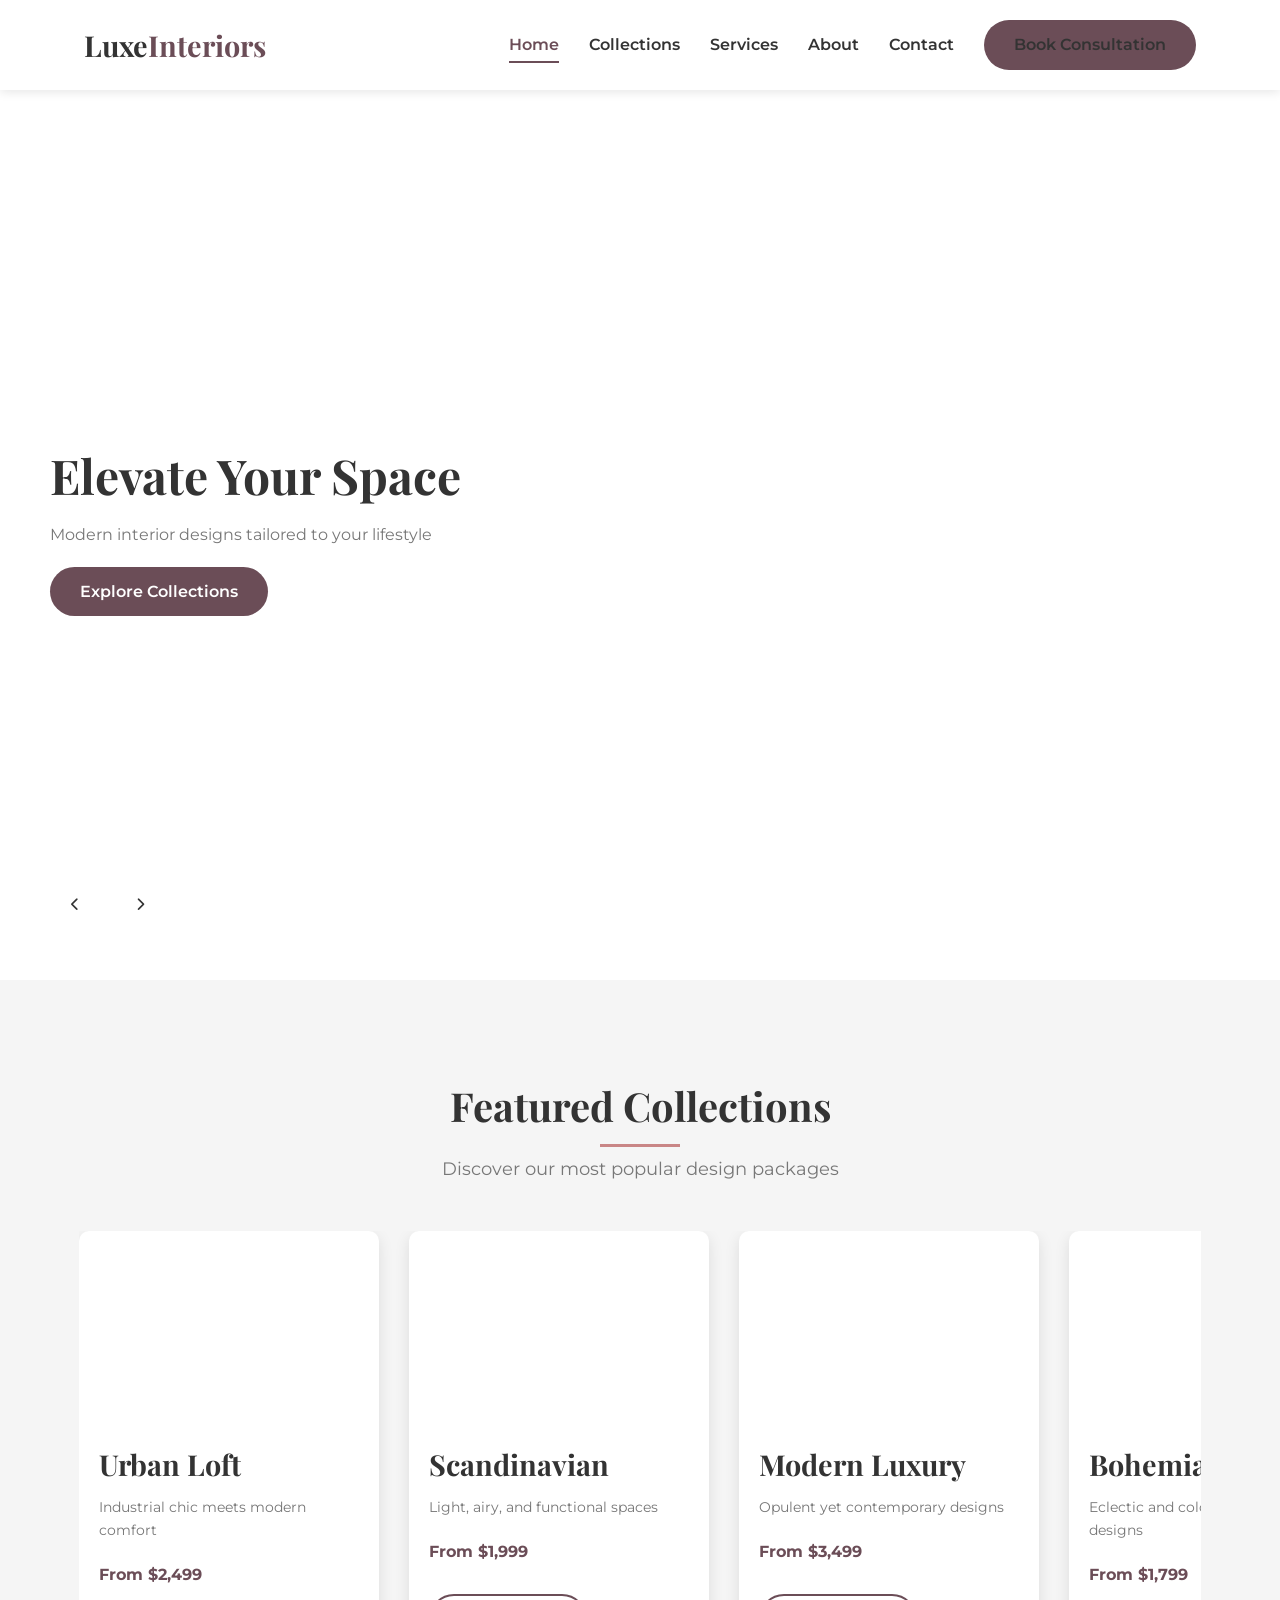
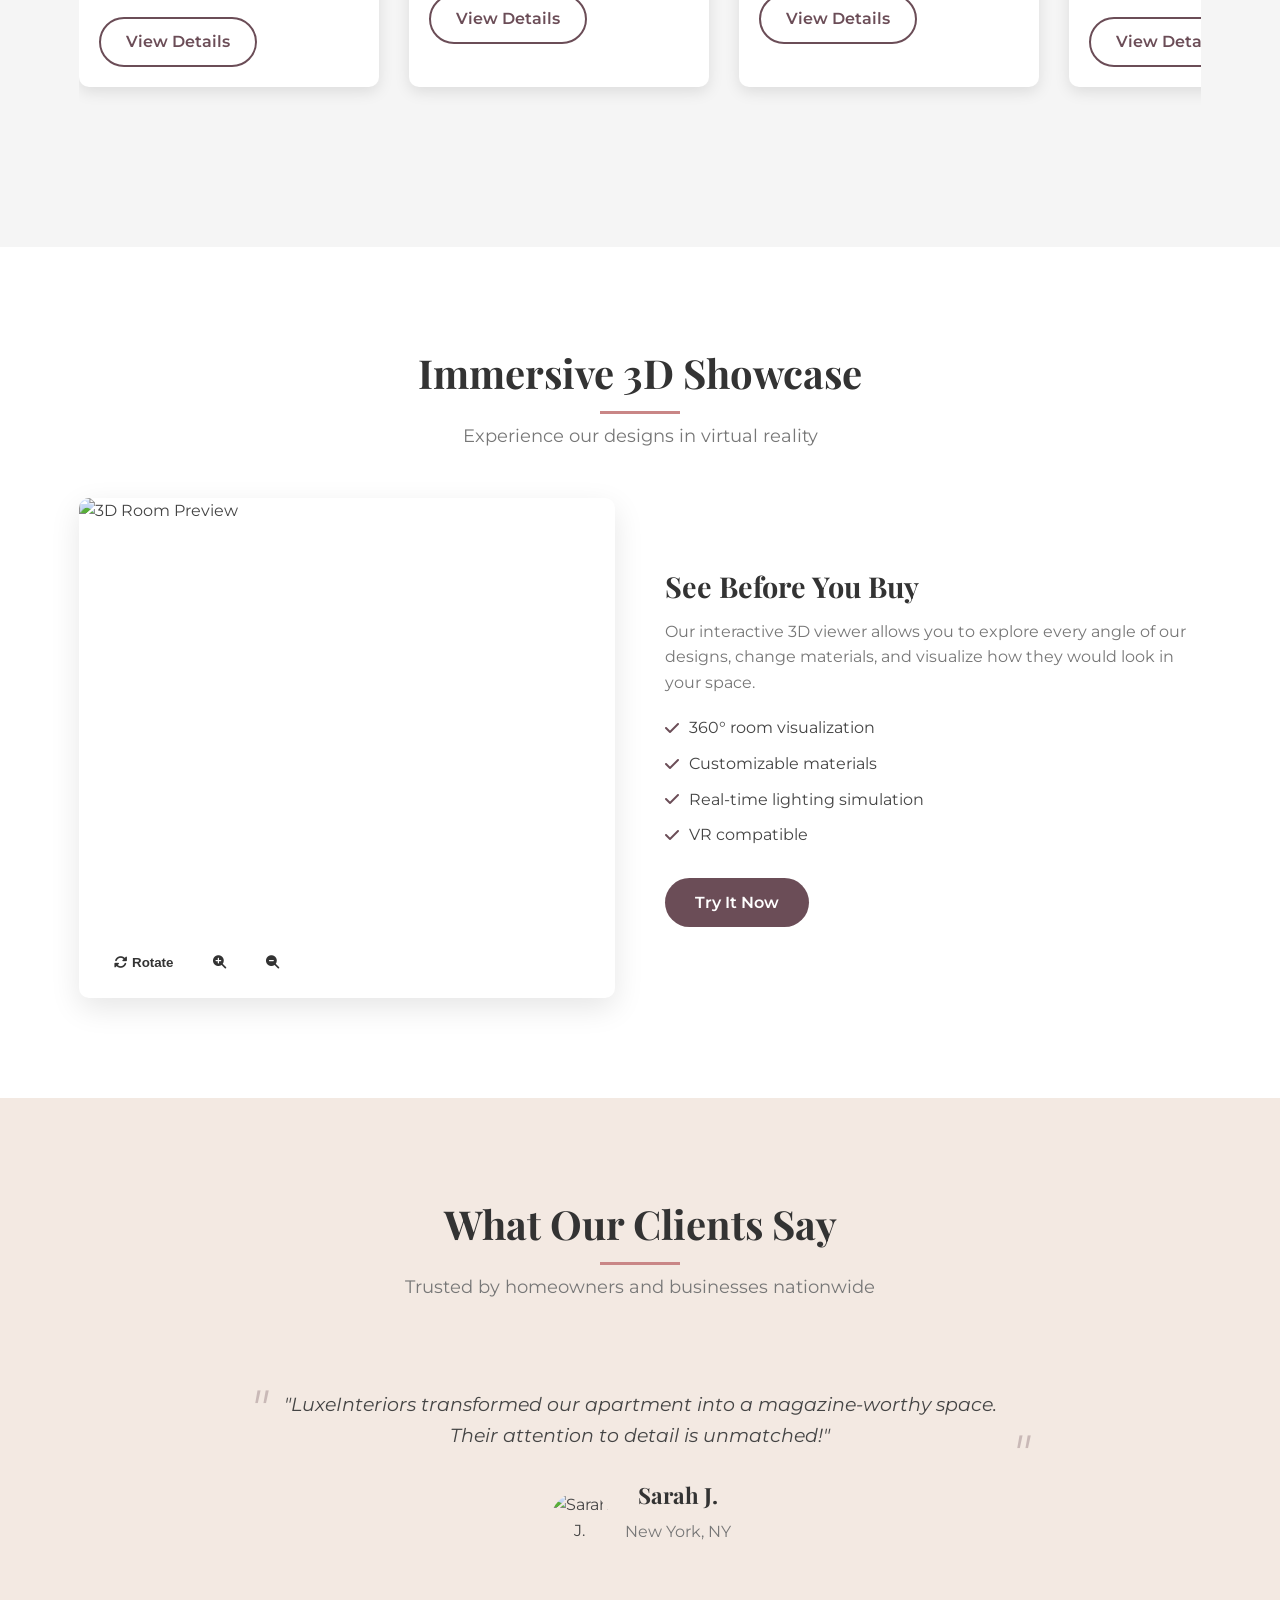
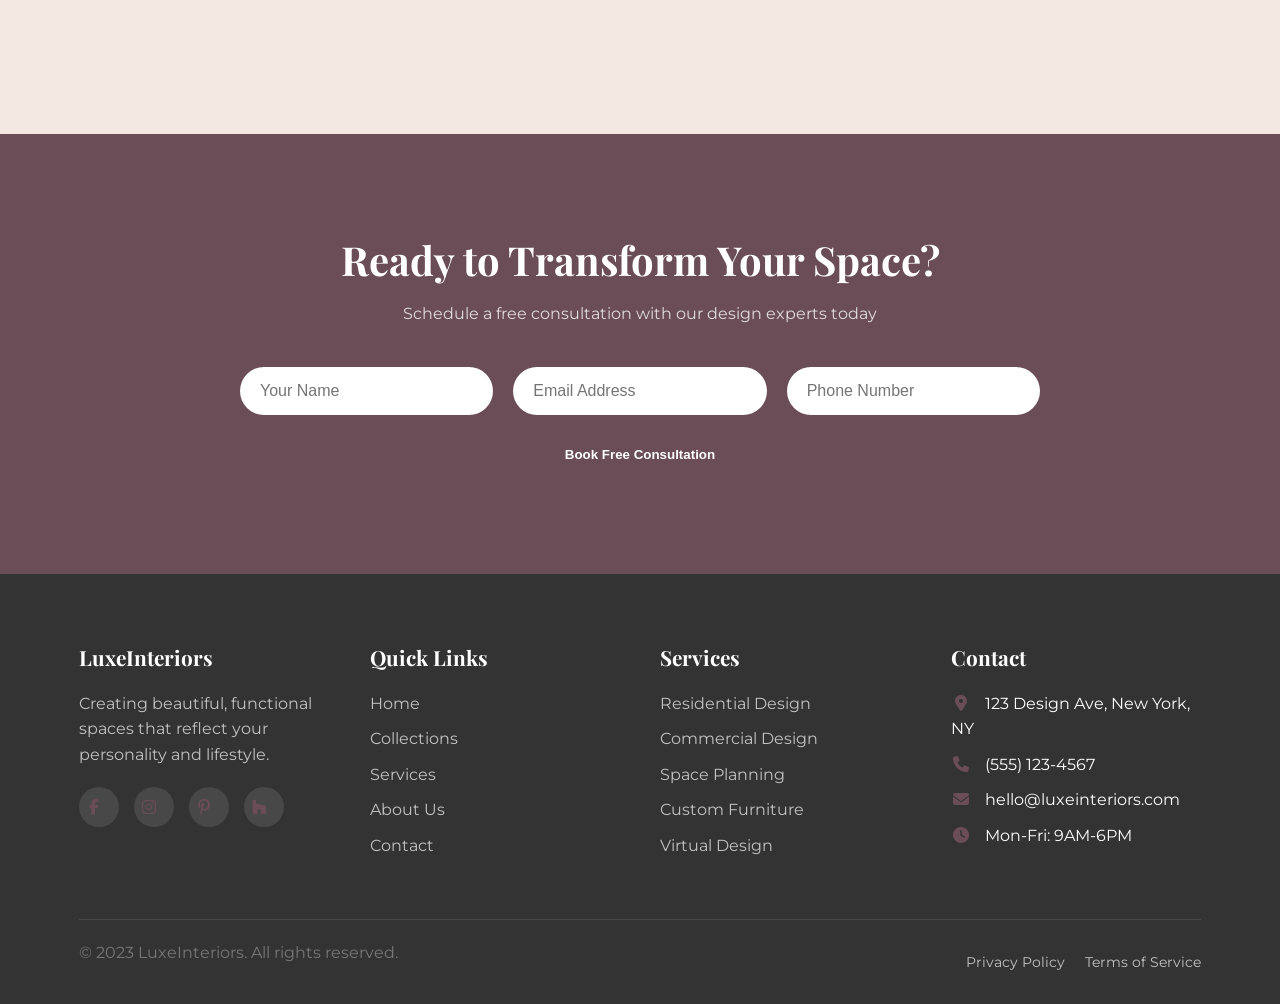
==== index.html @ 067bf89a "first commit" ====
<!DOCTYPE html>
<html lang="en">
<head>
    <meta charset="UTF-8">
    <meta name="viewport" content="width=device-width, initial-scale=1.0">
    <title>LuxeInteriors | Modern Interior Designs</title>
    <link rel="preconnect" href="https://fonts.googleapis.com">
    <link rel="preconnect" href="https://fonts.gstatic.com" crossorigin>
    <link href="https://fonts.googleapis.com/css2?family=Montserrat:wght@400;500;600;700&family=Playfair+Display:wght@400;500;600;700&display=swap" rel="stylesheet">
    <link rel="stylesheet" href="/css/navbar.css">
    <link rel="stylesheet" href="/css/home.css">
    <link rel="stylesheet" href="https://cdnjs.cloudflare.com/ajax/libs/font-awesome/6.4.0/css/all.min.css">
</head>
<body>
    <!-- Navigation -->
    <nav class="navbar">
        <div class="container">
            <a href="#" class="logo">Luxe<span>Interiors</span></a>
            <div class="nav-links">
                <a href="/index.html" class="active">Home</a>
                <a href="/pages/collections.html">Collections</a>
                <a href="/pages/services.html">Services</a>
                <a href="/pages/about.html">About</a>
                <a href="/pages/contact.html">Contact</a>
                <a href="#" class="btn">Book Consultation</a>
            </div>
            <button class="hamburger">
                <div class="bar"></div>
                <div class="bar"></div>
                <div class="bar"></div>
            </button>
        </div>
    </nav>

    <!-- Hero Section with 3D Slider -->
    <section class="hero">
        <div class="hero-slider">
            <div class="slide active">
                <div class="slide-content">
                    <h1>Elevate Your Space</h1>
                    <p>Modern interior designs tailored to your lifestyle</p>
                    <a href="#" class="btn">Explore Collections</a>
                </div>
                <div class="slide-image" style="background-image: url('https://images.unsplash.com/photo-1616486338812-3dadae4b4ace?ixlib=rb-4.0.3&ixid=M3wxMjA3fDB8MHxwaG90by1wYWdlfHx8fGVufDB8fHx8fA%3D%3D&auto=format&fit=crop&w=1632&q=80');"></div>
            </div>
            <div class="slide">
                <div class="slide-content">
                    <h1>Minimalist Luxury</h1>
                    <p>Clean lines, premium materials, timeless elegance</p>
                    <a href="#" class="btn">View Gallery</a>
                </div>
                <div class="slide-image" style="background-image: url('https://images.unsplash.com/photo-1600210492493-0946911123ea?ixlib=rb-4.0.3&ixid=M3wxMjA3fDB8MHxwaG90by1wYWdlfHx8fGVufDB8fHx8fA%3D%3D&auto=format&fit=crop&w=1374&q=80');"></div>
            </div>
            <div class="slide">
                <div class="slide-content">
                    <h1>Smart Living</h1>
                    <p>Innovative designs for modern living</p>
                    <a href="#" class="btn">Get Inspired</a>
                </div>
                <div class="slide-image" style="background-image: url('https://images.unsplash.com/photo-1600566752225-3f2fe3c8f7a0?ixlib=rb-4.0.3&ixid=M3wxMjA3fDB8MHxwaG90by1wYWdlfHx8fGVufDB8fHx8fA%3D%3D&auto=format&fit=crop&w=1374&q=80');"></div>
            </div>
            <div>
            <div class="slider-controls">
                <button class="prev"><i class="fas fa-chevron-left"></i></button>
                <button class="next"><i class="fas fa-chevron-right"></i></button>
            </div>
        </div>
    </section>

    <!-- Featured Collections -->
    <section class="featured-collections">
        <div class="container">
            <h2 class="section-title">Featured Collections</h2>
            <p class="section-subtitle">Discover our most popular design packages</p>
            
            <div class="collections-carousel">
                <div class="collection-card">
                    <div class="collection-image" style="background-image: url('https://images.unsplash.com/photo-1617806118233-18e1de247200?ixlib=rb-4.0.3&ixid=M3wxMjA3fDB8MHxwaG90by1wYWdlfHx8fGVufDB8fHx8fA%3D%3D&auto=format&fit=crop&w=1632&q=80');"></div>
                    <h3>Urban Loft</h3>
                    <p>Industrial chic meets modern comfort</p>
                    <span class="price">From $2,499</span>
                    <a href="#" class="btn-outline">View Details</a>
                </div>
                <div class="collection-card">
                    <div class="collection-image" style="background-image: url('https://images.unsplash.com/photo-1618221195710-dd6b41faaea6?ixlib=rb-4.0.3&ixid=M3wxMjA3fDB8MHxwaG90by1wYWdlfHx8fGVufDB8fHx8fA%3D%3D&auto=format&fit=crop&w=1400&q=80');"></div>
                    <h3>Scandinavian</h3>
                    <p>Light, airy, and functional spaces</p>
                    <span class="price">From $1,999</span>
                    <a href="#" class="btn-outline">View Details</a>
                </div>
                <div class="collection-card">
                    <div class="collection-image" style="background-image: url('https://images.unsplash.com/photo-1616486338812-3dadae4b4ace?ixlib=rb-4.0.3&ixid=M3wxMjA3fDB8MHxwaG90by1wYWdlfHx8fGVufDB8fHx8fA%3D%3D&auto=format&fit=crop&w=1632&q=80');"></div>
                    <h3>Modern Luxury</h3>
                    <p>Opulent yet contemporary designs</p>
                    <span class="price">From $3,499</span>
                    <a href="#" class="btn-outline">View Details</a>
                </div>
                <div class="collection-card">
                    <div class="collection-image" style="background-image: url('https://images.unsplash.com/photo-1600121848594-d8644e57abab?ixlib=rb-4.0.3&ixid=M3wxMjA3fDB8MHxwaG90by1wYWdlfHx8fGVufDB8fHx8fA%3D%3D&auto=format&fit=crop&w=1470&q=80');"></div>
                    <h3>Bohemian</h3>
                    <p>Eclectic and colorful free-spirited designs</p>
                    <span class="price">From $1,799</span>
                    <a href="#" class="btn-outline">View Details</a>
                </div>
            </div>
            <div class="carousel-dots"></div>
        </div>
    </section>

    <!-- 3D Showcase -->
    <section class="showcase-3d">
        <div class="container">
            <h2 class="section-title">Immersive 3D Showcase</h2>
            <p class="section-subtitle">Experience our designs in virtual reality</p>
            
            <div class="showcase-container">
                <div class="showcase-viewer" id="3d-viewer">
                    <!-- This would be replaced with actual 3D content in a real implementation -->
                    <div class="placeholder-3d">
                        <div class="controls">
                            <button class="rotate"><i class="fas fa-sync-alt"></i> Rotate</button>
                            <button class="zoom-in"><i class="fas fa-search-plus"></i></button>
                            <button class="zoom-out"><i class="fas fa-search-minus"></i></button>
                        </div>
                        <img src="https://images.unsplash.com/photo-1583847268964-b28dc8f51f92?ixlib=rb-4.0.3&ixid=M3wxMjA3fDB8MHxwaG90by1wYWdlfHx8fGVufDB8fHx8fA%3D%3D&auto=format&fit=crop&w=1374&q=80" alt="3D Room Preview">
                    </div>
                </div>
                <div class="showcase-description">
                    <h3>See Before You Buy</h3>
                    <p>Our interactive 3D viewer allows you to explore every angle of our designs, change materials, and visualize how they would look in your space.</p>
                    <ul>
                        <li><i class="fas fa-check"></i> 360° room visualization</li>
                        <li><i class="fas fa-check"></i> Customizable materials</li>
                        <li><i class="fas fa-check"></i> Real-time lighting simulation</li>
                        <li><i class="fas fa-check"></i> VR compatible</li>
                    </ul>
                    <a href="#" class="btn">Try It Now</a>
                </div>
            </div>
        </div>
    </section>

    <!-- Testimonials -->
    <section class="testimonials">
        <div class="container">
            <h2 class="section-title">What Our Clients Say</h2>
            <p class="section-subtitle">Trusted by homeowners and businesses nationwide</p>
            
            <div class="testimonial-slider">
                <div class="testimonial active">
                    <div class="quote">"LuxeInteriors transformed our apartment into a magazine-worthy space. Their attention to detail is unmatched!"</div>
                    <div class="client">
                        <img src="https://randomuser.me/api/portraits/women/45.jpg" alt="Sarah J.">
                        <div class="client-info">
                            <h4>Sarah J.</h4>
                            <p>New York, NY</p>
                        </div>
                    </div>
                </div>
                <div class="testimonial">
                    <div class="quote">"The 3D visualization helped us make decisions with confidence. The final result exceeded our expectations."</div>
                    <div class="client">
                        <img src="https://randomuser.me/api/portraits/men/32.jpg" alt="Michael T.">
                        <div class="client-info">
                            <h4>Michael T.</h4>
                            <p>Chicago, IL</p>
                        </div>
                    </div>
                </div>
                <div class="testimonial">
                    <div class="quote">"Working with LuxeInteriors was seamless from start to finish. Their designs have completely changed how we live in our home."</div>
                    <div class="client">
                        <img src="https://randomuser.me/api/portraits/women/68.jpg" alt="Priya K.">
                        <div class="client-info">
                            <h4>Priya K.</h4>
                            <p>San Francisco, CA</p>
                        </div>
                    </div>
                </div>
            </div>
            <div class="testimonial-dots"></div>
        </div>
    </section>

    <!-- CTA Section -->
    <section class="cta">
        <div class="container">
            <h2>Ready to Transform Your Space?</h2>
            <p>Schedule a free consultation with our design experts today</p>
            <form class="cta-form">
                <input type="text" placeholder="Your Name">
                <input type="email" placeholder="Email Address">
                <input type="tel" placeholder="Phone Number">
                <button type="submit" class="btn">Book Free Consultation</button>
            </form>
        </div>
    </section>

    <!-- Footer -->
    <footer>
        <div class="container">
            <div class="footer-content">
                <div class="footer-col">
                    <h3>LuxeInteriors</h3>
                    <p>Creating beautiful, functional spaces that reflect your personality and lifestyle.</p>
                    <div class="social-links">
                        <a href="#"><i class="fab fa-facebook-f"></i></a>
                        <a href="#"><i class="fab fa-instagram"></i></a>
                        <a href="#"><i class="fab fa-pinterest-p"></i></a>
                        <a href="#"><i class="fab fa-houzz"></i></a>
                    </div>
                </div>
                <div class="footer-col">
                    <h3>Quick Links</h3>
                    <ul>
                        <li><a href="#">Home</a></li>
                        <li><a href="#">Collections</a></li>
                        <li><a href="#">Services</a></li>
                        <li><a href="#">About Us</a></li>
                        <li><a href="#">Contact</a></li>
                    </ul>
                </div>
                <div class="footer-col">
                    <h3>Services</h3>
                    <ul>
                        <li><a href="#">Residential Design</a></li>
                        <li><a href="#">Commercial Design</a></li>
                        <li><a href="#">Space Planning</a></li>
                        <li><a href="#">Custom Furniture</a></li>
                        <li><a href="#">Virtual Design</a></li>
                    </ul>
                </div>
                <div class="footer-col">
                    <h3>Contact</h3>
                    <ul>
                        <li><i class="fas fa-map-marker-alt"></i> 123 Design Ave, New York, NY</li>
                        <li><i class="fas fa-phone"></i> (555) 123-4567</li>
                        <li><i class="fas fa-envelope"></i> hello@luxeinteriors.com</li>
                        <li><i class="fas fa-clock"></i> Mon-Fri: 9AM-6PM</li>
                    </ul>
                </div>
            </div>
            <div class="footer-bottom">
                <p>&copy; 2023 LuxeInteriors. All rights reserved.</p>
                <div class="footer-links">
                    <a href="#">Privacy Policy</a>
                    <a href="#">Terms of Service</a>
                </div>
            </div>
        </div>
    </footer>

    <script src="/js/navbar.js"></script>
    <script src="/js/script.js"></script>
</body>
</html>
---- css/navbar.css ----
/* Navbar Variables */
:root {
    --primary-color: #6b4d57;
    --secondary-color: #f3e9e2;
    --accent-color: #c98686;
    --dark-color: #333333;
    --light-color: #ffffff;
    --gray-color: #f5f5f5;
    --text-color: #444444;
    --text-light: #777777;
}

/* Navbar Styles */
.navbar {
    position: fixed;
    top: 0;
    left: 0;
    width: 100%;
    padding: 20px 0;
    z-index: 1000;
    transition: all 0.3s ease;
    background-color: rgba(255, 255, 255, 0.9);
    box-shadow: 0 2px 10px rgba(0, 0, 0, 0.1);
}

.navbar.scrolled {
    padding: 15px 0;
    background-color: rgba(255, 255, 255, 0.98);
    box-shadow: 0 5px 20px rgba(0, 0, 0, 0.1);
}

.navbar .container {
    display: flex;
    justify-content: space-between;
    align-items: center;
    max-width: 1200px;
    margin: 0 auto;
    padding: 0 20px;
}

.logo {
    font-size: 1.8rem;
    font-weight: 700;
    color: var(--dark-color);
    text-decoration: none;
    font-family: 'Playfair Display', serif;
}

.logo span {
    color: var(--primary-color);
}

.nav-links {
    display: flex;
    align-items: center;
    gap: 30px;
    transition: all 0.3s ease;
}

.nav-links a {
    font-weight: 600;
    color: var(--dark-color);
    text-decoration: none;
    transition: color 0.3s ease;
    position: relative;
    font-size: 1rem;
}

.nav-links a:hover {
    color: var(--primary-color);
}

.nav-links a.active {
    color: var(--primary-color);
}

.nav-links a::after {
    content: '';
    position: absolute;
    bottom: -5px;
    left: 0;
    width: 0;
    height: 2px;
    background-color: var(--primary-color);
    transition: width 0.3s ease;
}

.nav-links a:hover::after,
.nav-links a.active::after {
    width: 100%;
}

/* Hamburger Menu Styles */
.hamburger {
    display: none;
    background: none;
    border: none;
    cursor: pointer;
    padding: 10px;
    z-index: 1001;
}

.hamburger .bar {
    display: block;
    width: 25px;
    height: 3px;
    background-color: var(--dark-color);
    margin: 5px 0;
    transition: all 0.3s ease;
}

/* Mobile Navigation */
@media (max-width: 768px) {
    .hamburger {
        display: block;
    }

    .hamburger.active .bar:nth-child(1) {
        transform: translateY(8px) rotate(45deg);
    }

    .hamburger.active .bar:nth-child(2) {
        opacity: 0;
    }

    .hamburger.active .bar:nth-child(3) {
        transform: translateY(-8px) rotate(-45deg);
    }

    .nav-links {
        position: fixed;
        top: 80px;
        left: 0;
        width: 100%;
        background-color: var(--light-color);
        flex-direction: column;
        align-items: center;
        padding: 20px 0;
        gap: 20px;
        box-shadow: 0 10px 20px rgba(0, 0, 0, 0.1);
        transform: translateY(-150%);
        opacity: 0;
        visibility: hidden;
        transition: all 0.3s ease;
    }

    .nav-links.active {
        transform: translateY(0);
        opacity: 1;
        visibility: visible;
    }

    .nav-links a {
        font-size: 1.2rem;
        padding: 10px 0;
    }

    .nav-links a::after {
        bottom: 0;
    }
}
---- css/home.css ----
/* Base Styles */
:root {
    --primary-color: #6b4d57;
    --secondary-color: #f3e9e2;
    --accent-color: #c98686;
    --dark-color: #333333;
    --light-color: #ffffff;
    --gray-color: #f5f5f5;
    --text-color: #444444;
    --text-light: #777777;
}

* {
    margin: 0;
    padding: 0;
    box-sizing: border-box;
}

body {
    font-family: 'Montserrat', sans-serif;
    color: var(--text-color);
    line-height: 1.6;
    overflow-x: hidden;
}

.container {
    width: 90%;
    max-width: 1200px;
    margin: 0 auto;
    padding: 0 15px;
}

h1, h2, h3, h4 {
    font-family: 'Playfair Display', serif;
    font-weight: 700;
    color: var(--dark-color);
    line-height: 1.3;
}

h1 {
    font-size: 3rem;
    margin-bottom: 1rem;
}

h2 {
    font-size: 2.5rem;
    margin-bottom: 1rem;
}

h3 {
    font-size: 1.8rem;
    margin-bottom: 0.8rem;
}

h4 {
    font-size: 1.4rem;
    margin-bottom: 0.6rem;
}

p {
    margin-bottom: 1.2rem;
    color: var(--text-light);
}

a {
    text-decoration: none;
    color: inherit;
}

.btn {
    display: inline-block;
    background-color: var(--primary-color);
    color: var(--light-color);
    padding: 12px 30px;
    border-radius: 30px;
    font-weight: 600;
    transition: all 0.3s ease;
    border: none;
    cursor: pointer;
}

.btn:hover {
    background-color: var(--accent-color);
    transform: translateY(-3px);
    box-shadow: 0 10px 20px rgba(0, 0, 0, 0.1);
}

.btn-outline {
    display: inline-block;
    background-color: transparent;
    color: var(--primary-color);
    padding: 10px 25px;
    border-radius: 30px;
    font-weight: 600;
    transition: all 0.3s ease;
    border: 2px solid var(--primary-color);
}

.btn-outline:hover {
    background-color: var(--primary-color);
    color: var(--light-color);
    transform: translateY(-3px);
}

.section-title {
    text-align: center;
    margin-bottom: 0.5rem;
    position: relative;
    padding-bottom: 15px;
}

.section-title::after {
    content: '';
    position: absolute;
    bottom: 0;
    left: 50%;
    transform: translateX(-50%);
    width: 80px;
    height: 3px;
    background-color: var(--accent-color);
}

.section-subtitle {
    text-align: center;
    margin-bottom: 3rem;
    font-size: 1.1rem;
}


/* Hero Section */
.hero {
    height: 100vh;
    min-height: 700px;
    margin-top: 80px;
    position: relative;
    overflow: hidden;
}

.hero-slider {
    position: relative;
    width: 100%;
    height: 100%;
}

.slide {
    position: absolute;
    top: 0;
    left: 0;
    width: 100%;
    height: 100%;
    opacity: 0;
    transition: opacity 1s ease;
    display: flex;
    align-items: center;
}

.slide.active {
    opacity: 1;
    z-index: 1;
}

.slide-content {
    position: relative;
    z-index: 2;
    width: 50%;
    padding: 0 50px;
}

.slide-image {
    position: absolute;
    top: 0;
    right: 0;
    width: 60%;
    height: 100%;
    background-size: cover;
    background-position: center;
    clip-path: polygon(20% 0, 100% 0, 100% 100%, 0% 100%);
}

.slider-controls {
    position: absolute;
    bottom: 50px;
    left: 50px;
    z-index: 10;
    display: flex;
    gap: 15px;
}

.slider-controls button {
    background-color: rgba(255, 255, 255, 0.8);
    color: var(--dark-color);
    width: 50px;
    height: 50px;
    border-radius: 50%;
    border: none;
    cursor: pointer;
    transition: all 0.3s ease;
    display: flex;
    align-items: center;
    justify-content: center;
}

.slider-controls button:hover {
    background-color: var(--primary-color);
    color: var(--light-color);
}

/* Featured Collections */
.featured-collections {
    padding: 100px 0;
    background-color: var(--gray-color);
}

.collections-carousel {
    display: flex;
    gap: 30px;
    overflow-x: auto;
    padding-bottom: 30px;
    scroll-snap-type: x mandatory;
    -webkit-overflow-scrolling: touch;
}

.collections-carousel::-webkit-scrollbar {
    height: 8px;
}

.collections-carousel::-webkit-scrollbar-track {
    background: #f1f1f1;
    border-radius: 10px;
}

.collections-carousel::-webkit-scrollbar-thumb {
    background: var(--primary-color);
    border-radius: 10px;
}

.collection-card {
    flex: 0 0 300px;
    scroll-snap-align: start;
    background-color: var(--light-color);
    border-radius: 10px;
    overflow: hidden;
    box-shadow: 0 5px 15px rgba(0, 0, 0, 0.1);
    transition: transform 0.3s ease;
}

.collection-card:hover {
    transform: translateY(-10px);
}

.collection-image {
    height: 200px;
    background-size: cover;
    background-position: center;
}

.collection-card h3 {
    margin-top: 15px;
    padding: 0 20px;
}

.collection-card p {
    padding: 0 20px;
    font-size: 0.9rem;
}

.price {
    display: block;
    padding: 0 20px;
    font-weight: 700;
    color: var(--primary-color);
    margin: 10px 0;
}

.collection-card .btn-outline {
    margin: 20px;
    display: inline-block;
}

.carousel-dots {
    display: flex;
    justify-content: center;
    gap: 10px;
    margin-top: 30px;
}

.carousel-dots span {
    display: block;
    width: 12px;
    height: 12px;
    border-radius: 50%;
    background-color: #ccc;
    cursor: pointer;
    transition: all 0.3s ease;
}

.carousel-dots span.active {
    background-color: var(--primary-color);
    transform: scale(1.2);
}

/* 3D Showcase */
.showcase-3d {
    padding: 100px 0;
    background-color: var(--light-color);
}

.showcase-container {
    display: flex;
    gap: 50px;
    align-items: center;
}

.showcase-viewer {
    flex: 1;
    height: 500px;
    border-radius: 10px;
    overflow: hidden;
    box-shadow: 0 10px 30px rgba(0, 0, 0, 0.1);
    position: relative;
}

.placeholder-3d {
    width: 100%;
    height: 100%;
    background-size: cover;
    background-position: center;
    position: relative;
}

.placeholder-3d img {
    width: 100%;
    height: 100%;
    object-fit: cover;
}

.controls {
    position: absolute;
    bottom: 20px;
    left: 20px;
    display: flex;
    gap: 10px;
}

.controls button {
    background-color: rgba(255, 255, 255, 0.9);
    color: var(--dark-color);
    padding: 8px 15px;
    border-radius: 20px;
    border: none;
    cursor: pointer;
    font-weight: 600;
    display: flex;
    align-items: center;
    gap: 5px;
    transition: all 0.3s ease;
}

.controls button:hover {
    background-color: var(--primary-color);
    color: var(--light-color);
}

.showcase-description {
    flex: 1;
}

.showcase-description ul {
    list-style: none;
    margin: 20px 0 30px;
}

.showcase-description li {
    margin-bottom: 10px;
    display: flex;
    align-items: center;
    gap: 10px;
}

.showcase-description i {
    color: var(--primary-color);
}

/* Testimonials */
.testimonials {
    padding: 100px 0;
    background-color: var(--secondary-color);
}

.testimonial-slider {
    position: relative;
    max-width: 800px;
    margin: 0 auto;
    overflow: hidden;
}

.testimonial {
    text-align: center;
    padding: 40px;
    display: none;
}

.testimonial.active {
    display: block;
    animation: fadeIn 0.5s ease;
}

@keyframes fadeIn {
    from { opacity: 0; }
    to { opacity: 1; }
}

.quote {
    font-size: 1.2rem;
    font-style: italic;
    margin-bottom: 30px;
    position: relative;
}

.quote::before,
.quote::after {
    content: '"';
    font-size: 3rem;
    color: var(--primary-color);
    opacity: 0.3;
    position: absolute;
}

.quote::before {
    top: -20px;
    left: -30px;
}

.quote::after {
    bottom: -40px;
    right: -30px;
}

.client {
    display: flex;
    align-items: center;
    justify-content: center;
    gap: 15px;
}

.client img {
    width: 60px;
    height: 60px;
    border-radius: 50%;
    object-fit: cover;
}

.testimonial-dots {
    display: flex;
    justify-content: center;
    gap: 10px;
    margin-top: 30px;
}

.testimonial-dots span {
    display: block;
    width: 12px;
    height: 12px;
    border-radius: 50%;
    background-color: #ccc;
    cursor: pointer;
    transition: all 0.3s ease;
}

.testimonial-dots span.active {
    background-color: var(--primary-color);
    transform: scale(1.2);
}

/* CTA Section */
.cta {
    padding: 100px 0;
    background-color: var(--primary-color);
    color: var(--light-color);
    text-align: center;
}

.cta h2 {
    color: var(--light-color);
    margin-bottom: 15px;
}

.cta p {
    color: rgba(255, 255, 255, 0.8);
    margin-bottom: 40px;
    max-width: 600px;
    margin-left: auto;
    margin-right: auto;
}

.cta-form {
    display: flex;
    flex-wrap: wrap;
    gap: 20px;
    justify-content: center;
    max-width: 800px;
    margin: 0 auto;
}

.cta-form input {
    flex: 1 1 200px;
    padding: 15px 20px;
    border-radius: 30px;
    border: none;
    font-size: 1rem;
}

.cta-form button {
    flex: 0 0 auto;
}

/* Footer */
footer {
    background-color: var(--dark-color);
    color: var(--light-color);
    padding: 70px 0 0;
}

.footer-content {
    display: flex;
    flex-wrap: wrap;
    gap: 40px;
    margin-bottom: 50px;
}

.footer-col {
    flex: 1 1 200px;
}

.footer-col h3 {
    color: var(--light-color);
    margin-bottom: 20px;
    font-size: 1.3rem;
}

.footer-col p {
    color: rgba(255, 255, 255, 0.7);
    margin-bottom: 20px;
}

.social-links {
    display: flex;
    gap: 15px;
}

.social-links a {
    display: flex;
    align-items: center;
    justify-content: center;
    width: 40px;
    height: 40px;
    border-radius: 50%;
    background-color: rgba(255, 255, 255, 0.1);
    color: var(--light-color);
    transition: all 0.3s ease;
}

.social-links a:hover {
    background-color: var(--primary-color);
    transform: translateY(-3px);
}

.footer-col ul {
    list-style: none;
}

.footer-col li {
    margin-bottom: 10px;
}

.footer-col a {
    color: rgba(255, 255, 255, 0.7);
    transition: color 0.3s ease;
}

.footer-col a:hover {
    color: var(--light-color);
}

.footer-col i {
    margin-right: 10px;
    color: var(--primary-color);
    width: 20px;
    text-align: center;
}

.footer-bottom {
    border-top: 1px solid rgba(255, 255, 255, 0.1);
    padding: 20px 0;
    display: flex;
    flex-wrap: wrap;
    justify-content: space-between;
    align-items: center;
}

.footer-links {
    display: flex;
    gap: 20px;
}

.footer-links a {
    color: rgba(255, 255, 255, 0.7);
    font-size: 0.9rem;
    transition: color 0.3s ease;
}

.footer-links a:hover {
    color: var(--light-color);
}

/* Responsive Styles */
@media (max-width: 992px) {
    .slide-content {
        width: 60%;
    }

    .slide-image {
        width: 50%;
    }

    .showcase-container {
        flex-direction: column;
    }

    .showcase-viewer {
        width: 100%;
    }
}

@media (max-width: 768px) {
    .nav-links {
        position: fixed;
        top: 80px;
        left: 0;
        width: 100%;
        background-color: var(--light-color);
        flex-direction: column;
        align-items: center;
        padding: 20px 0;
        gap: 20px;
        box-shadow: 0 10px 20px rgba(0, 0, 0, 0.1);
        transform: translateY(-150%);
        transition: transform 0.3s ease;
    }

    .nav-links.active {
        transform: translateY(0);
    }

    .hamburger {
        display: block;
    }

    .hamburger.active span:nth-child(1) {
        transform: translateY(8px) rotate(45deg);
    }

    .hamburger.active span:nth-child(2) {
        opacity: 0;
    }

    .hamburger.active span:nth-child(3) {
        transform: translateY(-8px) rotate(-45deg);
    }

    .hero {
        height: auto;
        min-height: auto;
        padding: 150px 0 80px;
    }

    .slide {
        position: relative;
        flex-direction: column;
        height: auto;
    }

    .slide-content {
        width: 100%;
        padding: 0 20px 40px;
        text-align: center;
    }

    .slide-image {
        position: relative;
        width: 100%;
        height: 300px;
        clip-path: none;
        order: -1;
        margin-bottom: 30px;
    }

    .slider-controls {
        position: relative;
        bottom: auto;
        left: auto;
        justify-content: center;
        margin-top: 30px;
    }

    h1 {
        font-size: 2.5rem;
    }

    h2 {
        font-size: 2rem;
    }
}

@media (max-width: 576px) {
    .cta-form input {
        flex: 1 1 100%;
    }

    .footer-content {
        flex-direction: column;
        gap: 30px;
    }

    .footer-bottom {
        flex-direction: column;
        gap: 15px;
        text-align: center;
    }
}
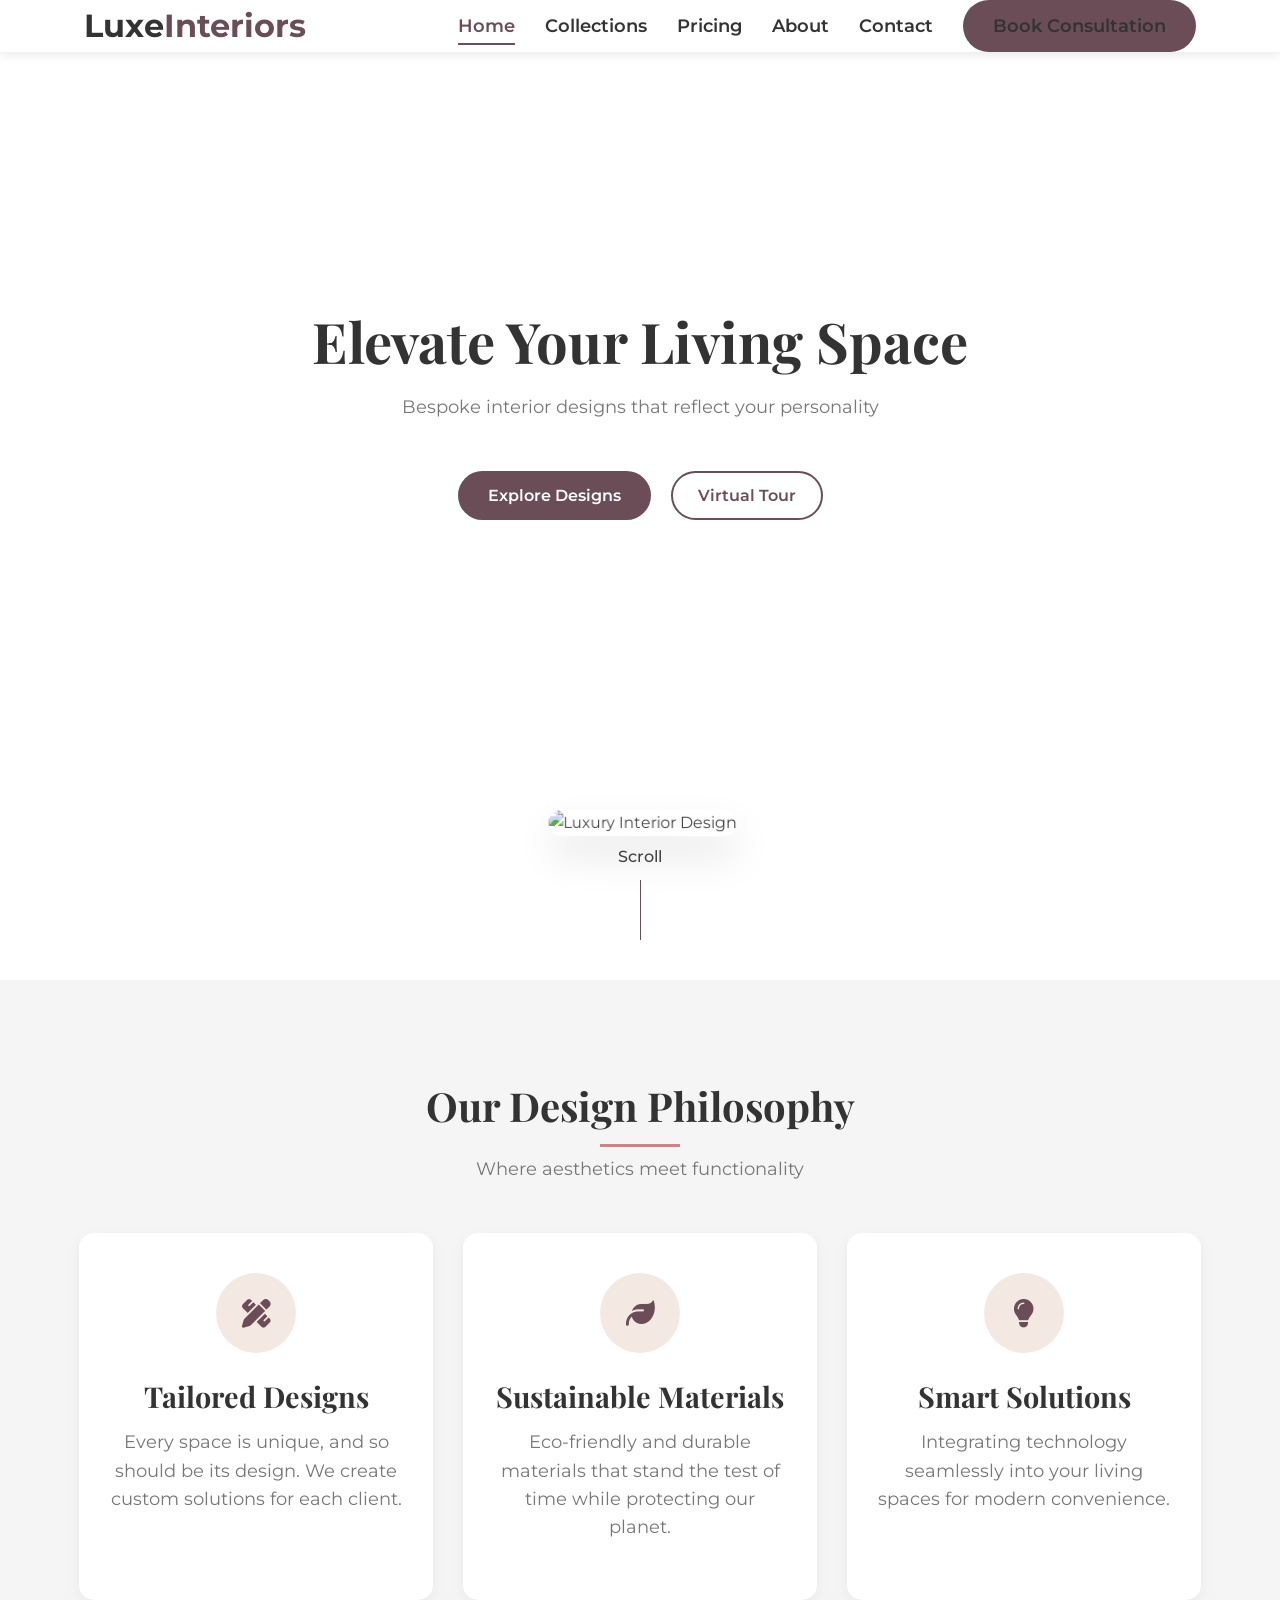
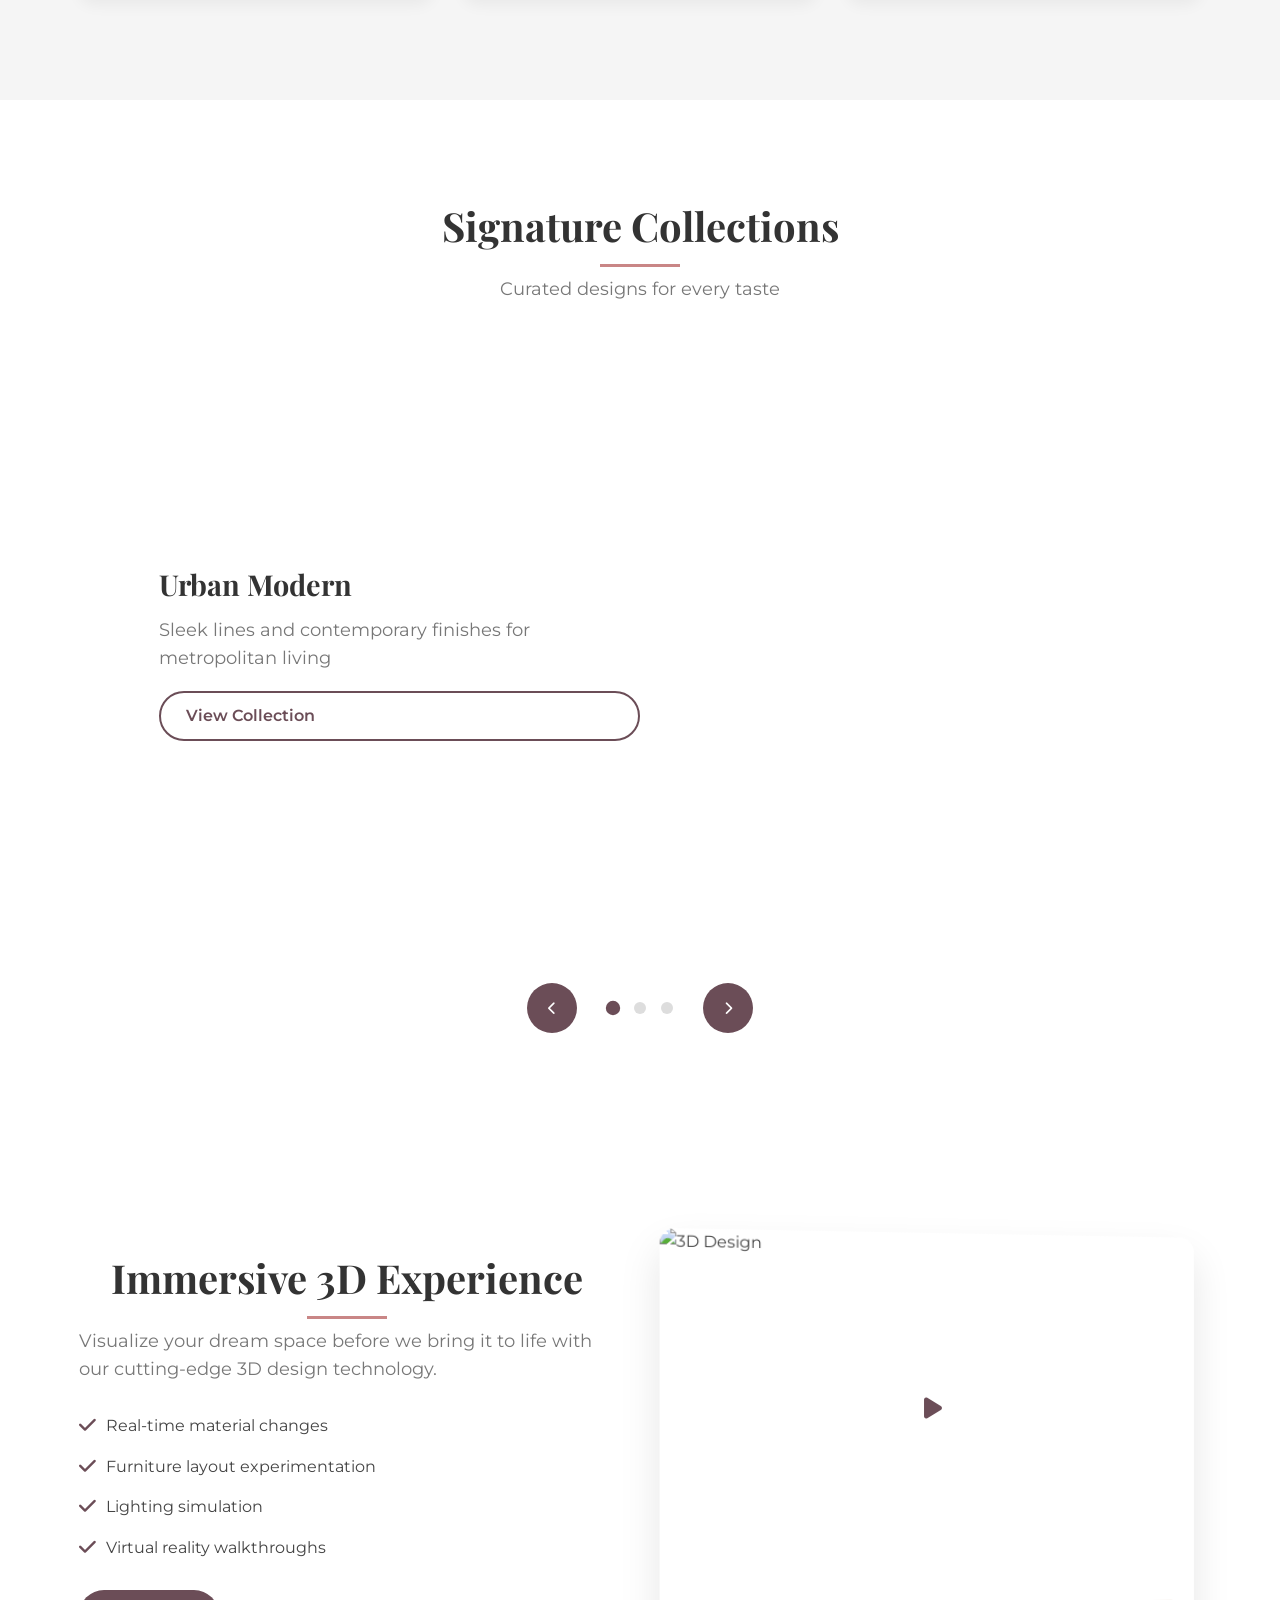
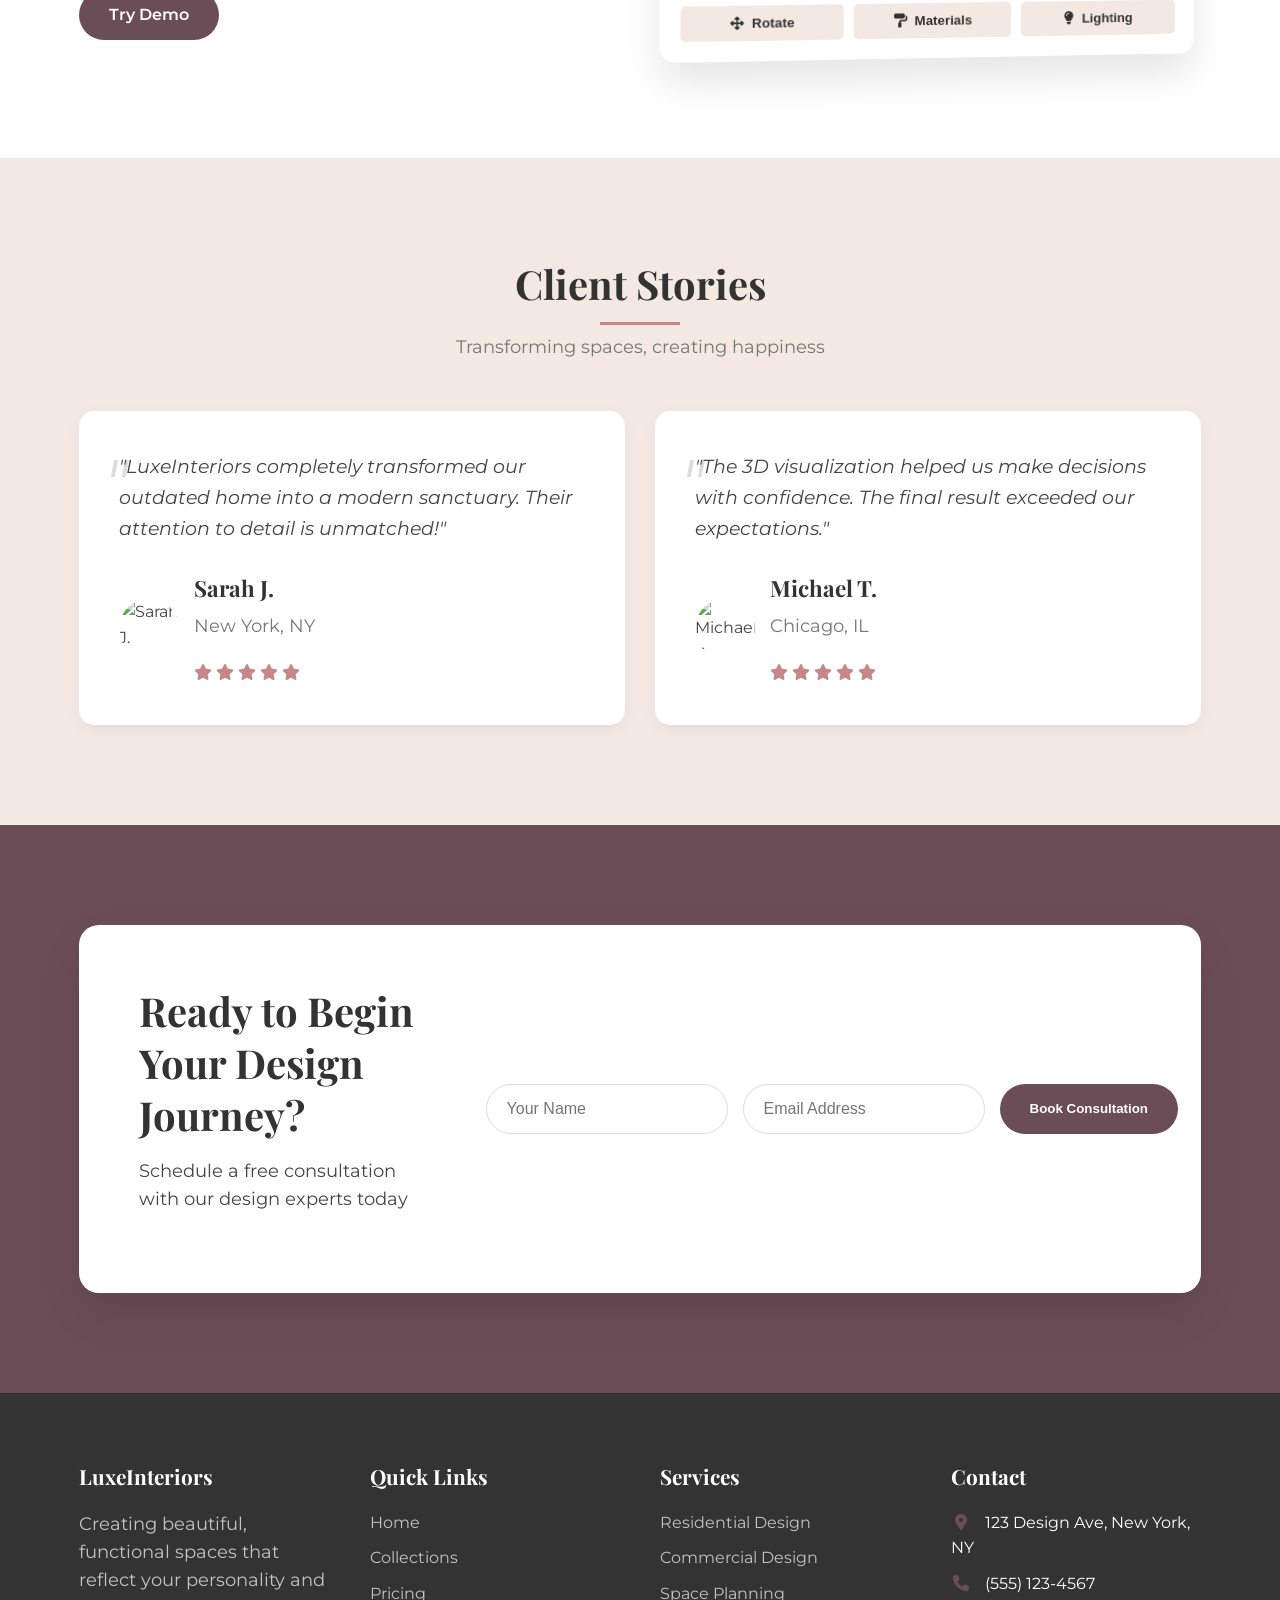
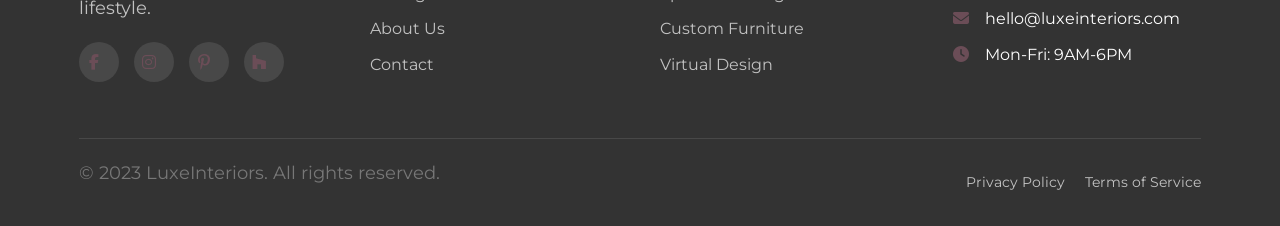
==== commit 041d3e46: "fix designs correctly" ====
--- a/index.html
+++ b/index.html
@@ -10,6 +10,7 @@
     <link rel="stylesheet" href="/css/navbar.css">
     <link rel="stylesheet" href="/css/home.css">
     <link rel="stylesheet" href="https://cdnjs.cloudflare.com/ajax/libs/font-awesome/6.4.0/css/all.min.css">
+    <link rel="stylesheet" href="https://cdnjs.cloudflare.com/ajax/libs/animate.css/4.1.1/animate.min.css">
 </head>
 <body>
     <!-- Navigation -->
@@ -19,7 +20,7 @@
             <div class="nav-links">
                 <a href="/index.html" class="active">Home</a>
                 <a href="/pages/collections.html">Collections</a>
-                <a href="/pages/services.html">Services</a>
+                <a href="/pages/pricing.html">Pricing</a>
                 <a href="/pages/about.html">About</a>
                 <a href="/pages/contact.html">Contact</a>
                 <a href="#" class="btn">Book Consultation</a>
@@ -32,109 +33,129 @@
         </div>
     </nav>
 
-    <!-- Hero Section with 3D Slider -->
+    <!-- Hero Section -->
     <section class="hero">
-        <div class="hero-slider">
-            <div class="slide active">
-                <div class="slide-content">
-                    <h1>Elevate Your Space</h1>
-                    <p>Modern interior designs tailored to your lifestyle</p>
-                    <a href="#" class="btn">Explore Collections</a>
-                </div>
-                <div class="slide-image" style="background-image: url('https://images.unsplash.com/photo-1616486338812-3dadae4b4ace?ixlib=rb-4.0.3&ixid=M3wxMjA3fDB8MHxwaG90by1wYWdlfHx8fGVufDB8fHx8fA%3D%3D&auto=format&fit=crop&w=1632&q=80');"></div>
-            </div>
-            <div class="slide">
-                <div class="slide-content">
-                    <h1>Minimalist Luxury</h1>
-                    <p>Clean lines, premium materials, timeless elegance</p>
-                    <a href="#" class="btn">View Gallery</a>
-                </div>
-                <div class="slide-image" style="background-image: url('https://images.unsplash.com/photo-1600210492493-0946911123ea?ixlib=rb-4.0.3&ixid=M3wxMjA3fDB8MHxwaG90by1wYWdlfHx8fGVufDB8fHx8fA%3D%3D&auto=format&fit=crop&w=1374&q=80');"></div>
-            </div>
-            <div class="slide">
-                <div class="slide-content">
-                    <h1>Smart Living</h1>
-                    <p>Innovative designs for modern living</p>
-                    <a href="#" class="btn">Get Inspired</a>
-                </div>
-                <div class="slide-image" style="background-image: url('https://images.unsplash.com/photo-1600566752225-3f2fe3c8f7a0?ixlib=rb-4.0.3&ixid=M3wxMjA3fDB8MHxwaG90by1wYWdlfHx8fGVufDB8fHx8fA%3D%3D&auto=format&fit=crop&w=1374&q=80');"></div>
-            </div>
-            <div>
+        <div class="hero-content animate__animated animate__fadeIn">
+            <h1 class="animate__animated animate__fadeInUp">Elevate Your Living Space</h1>
+            <p class="animate__animated animate__fadeInUp animate__delay-1s">Bespoke interior designs that reflect your personality</p>
+            <div class="hero-buttons">
+                <a href="#" class="btn animate__animated animate__fadeInUp animate__delay-2s">Explore Designs</a>
+                <a href="#" class="btn-outline animate__animated animate__fadeInUp animate__delay-2s">Virtual Tour</a>
+            </div>
+        </div>
+        <div class="hero-image animate__animated animate__fadeInRight">
+            <div class="image-container">
+                <img src="https://images.unsplash.com/photo-1616486338812-3dadae4b4ace?ixlib=rb-4.0.3&ixid=M3wxMjA3fDB8MHxwaG90by1wYWdlfHx8fGVufDB8fHx8fA%3D%3D&auto=format&fit=crop&w=1632&q=80" alt="Luxury Interior Design">
+            </div>
+        </div>
+        <div class="scroll-indicator animate__animated animate__fadeIn animate__delay-3s">
+            <span>Scroll</span>
+            <div class="line"></div>
+        </div>
+    </section>
+
+    <!-- Design Philosophy -->
+    <section class="philosophy">
+        <div class="container">
+            <div class="philosophy-content animate__animated">
+                <h2 class="section-title">Our Design Philosophy</h2>
+                <p class="section-subtitle">Where aesthetics meet functionality</p>
+                <div class="philosophy-grid">
+                    <div class="philosophy-card animate__animated">
+                        <div class="icon-circle">
+                            <i class="fas fa-pencil-ruler"></i>
+                        </div>
+                        <h3>Tailored Designs</h3>
+                        <p>Every space is unique, and so should be its design. We create custom solutions for each client.</p>
+                    </div>
+                    <div class="philosophy-card animate__animated">
+                        <div class="icon-circle">
+                            <i class="fas fa-leaf"></i>
+                        </div>
+                        <h3>Sustainable Materials</h3>
+                        <p>Eco-friendly and durable materials that stand the test of time while protecting our planet.</p>
+                    </div>
+                    <div class="philosophy-card animate__animated">
+                        <div class="icon-circle">
+                            <i class="fas fa-lightbulb"></i>
+                        </div>
+                        <h3>Smart Solutions</h3>
+                        <p>Integrating technology seamlessly into your living spaces for modern convenience.</p>
+                    </div>
+                </div>
+            </div>
+        </div>
+    </section>
+
+    <!-- Signature Collections -->
+    <section class="collections">
+        <div class="container">
+            <h2 class="section-title animate__animated">Signature Collections</h2>
+            <p class="section-subtitle animate__animated">Curated designs for every taste</p>
+            
+            <div class="collection-slider">
+                <div class="collection-slide active">
+                    <div class="slide-content">
+                        <h3>Urban Modern</h3>
+                        <p>Sleek lines and contemporary finishes for metropolitan living</p>
+                        <a href="#" class="btn-outline">View Collection</a>
+                    </div>
+                    <div class="slide-image" style="background-image: url('https://images.unsplash.com/photo-1617806118233-18e1de247200?ixlib=rb-4.0.3&ixid=M3wxMjA3fDB8MHxwaG90by1wYWdlfHx8fGVufDB8fHx8fA%3D%3D&auto=format&fit=crop&w=1632&q=80');"></div>
+                </div>
+                <div class="collection-slide">
+                    <div class="slide-content">
+                        <h3>Scandinavian Serenity</h3>
+                        <p>Minimalist designs with warm natural elements</p>
+                        <a href="#" class="btn-outline">View Collection</a>
+                    </div>
+                    <div class="slide-image" style="background-image: url('https://images.unsplash.com/photo-1618221195710-dd6b41faaea6?ixlib=rb-4.0.3&ixid=M3wxMjA3fDB8MHxwaG90by1wYWdlfHx8fGVufDB8fHx8fA%3D%3D&auto=format&fit=crop&w=1400&q=80');"></div>
+                </div>
+                <div class="collection-slide">
+                    <div class="slide-content">
+                        <h3>Industrial Chic</h3>
+                        <p>Raw materials meet refined elegance</p>
+                        <a href="#" class="btn-outline">View Collection</a>
+                    </div>
+                    <div class="slide-image" style="background-image: url('https://images.unsplash.com/photo-1600566752225-3f2fe3c8f7a0?ixlib=rb-4.0.3&ixid=M3wxMjA3fDB8MHxwaG90by1wYWdlfHx8fGVufDB8fHx8fA%3D%3D&auto=format&fit=crop&w=1374&q=80');"></div>
+                </div>
+            </div>
             <div class="slider-controls">
                 <button class="prev"><i class="fas fa-chevron-left"></i></button>
+                <div class="slider-dots"></div>
                 <button class="next"><i class="fas fa-chevron-right"></i></button>
             </div>
         </div>
     </section>
 
-    <!-- Featured Collections -->
-    <section class="featured-collections">
-        <div class="container">
-            <h2 class="section-title">Featured Collections</h2>
-            <p class="section-subtitle">Discover our most popular design packages</p>
-            
-            <div class="collections-carousel">
-                <div class="collection-card">
-                    <div class="collection-image" style="background-image: url('https://images.unsplash.com/photo-1617806118233-18e1de247200?ixlib=rb-4.0.3&ixid=M3wxMjA3fDB8MHxwaG90by1wYWdlfHx8fGVufDB8fHx8fA%3D%3D&auto=format&fit=crop&w=1632&q=80');"></div>
-                    <h3>Urban Loft</h3>
-                    <p>Industrial chic meets modern comfort</p>
-                    <span class="price">From $2,499</span>
-                    <a href="#" class="btn-outline">View Details</a>
-                </div>
-                <div class="collection-card">
-                    <div class="collection-image" style="background-image: url('https://images.unsplash.com/photo-1618221195710-dd6b41faaea6?ixlib=rb-4.0.3&ixid=M3wxMjA3fDB8MHxwaG90by1wYWdlfHx8fGVufDB8fHx8fA%3D%3D&auto=format&fit=crop&w=1400&q=80');"></div>
-                    <h3>Scandinavian</h3>
-                    <p>Light, airy, and functional spaces</p>
-                    <span class="price">From $1,999</span>
-                    <a href="#" class="btn-outline">View Details</a>
-                </div>
-                <div class="collection-card">
-                    <div class="collection-image" style="background-image: url('https://images.unsplash.com/photo-1616486338812-3dadae4b4ace?ixlib=rb-4.0.3&ixid=M3wxMjA3fDB8MHxwaG90by1wYWdlfHx8fGVufDB8fHx8fA%3D%3D&auto=format&fit=crop&w=1632&q=80');"></div>
-                    <h3>Modern Luxury</h3>
-                    <p>Opulent yet contemporary designs</p>
-                    <span class="price">From $3,499</span>
-                    <a href="#" class="btn-outline">View Details</a>
-                </div>
-                <div class="collection-card">
-                    <div class="collection-image" style="background-image: url('https://images.unsplash.com/photo-1600121848594-d8644e57abab?ixlib=rb-4.0.3&ixid=M3wxMjA3fDB8MHxwaG90by1wYWdlfHx8fGVufDB8fHx8fA%3D%3D&auto=format&fit=crop&w=1470&q=80');"></div>
-                    <h3>Bohemian</h3>
-                    <p>Eclectic and colorful free-spirited designs</p>
-                    <span class="price">From $1,799</span>
-                    <a href="#" class="btn-outline">View Details</a>
-                </div>
-            </div>
-            <div class="carousel-dots"></div>
-        </div>
-    </section>
-
-    <!-- 3D Showcase -->
-    <section class="showcase-3d">
-        <div class="container">
-            <h2 class="section-title">Immersive 3D Showcase</h2>
-            <p class="section-subtitle">Experience our designs in virtual reality</p>
-            
-            <div class="showcase-container">
-                <div class="showcase-viewer" id="3d-viewer">
-                    <!-- This would be replaced with actual 3D content in a real implementation -->
-                    <div class="placeholder-3d">
-                        <div class="controls">
-                            <button class="rotate"><i class="fas fa-sync-alt"></i> Rotate</button>
-                            <button class="zoom-in"><i class="fas fa-search-plus"></i></button>
-                            <button class="zoom-out"><i class="fas fa-search-minus"></i></button>
-                        </div>
-                        <img src="https://images.unsplash.com/photo-1583847268964-b28dc8f51f92?ixlib=rb-4.0.3&ixid=M3wxMjA3fDB8MHxwaG90by1wYWdlfHx8fGVufDB8fHx8fA%3D%3D&auto=format&fit=crop&w=1374&q=80" alt="3D Room Preview">
-                    </div>
-                </div>
-                <div class="showcase-description">
-                    <h3>See Before You Buy</h3>
-                    <p>Our interactive 3D viewer allows you to explore every angle of our designs, change materials, and visualize how they would look in your space.</p>
-                    <ul>
-                        <li><i class="fas fa-check"></i> 360° room visualization</li>
-                        <li><i class="fas fa-check"></i> Customizable materials</li>
-                        <li><i class="fas fa-check"></i> Real-time lighting simulation</li>
-                        <li><i class="fas fa-check"></i> VR compatible</li>
-                    </ul>
-                    <a href="#" class="btn">Try It Now</a>
+    <!-- 3D Experience -->
+    <section class="experience">
+        <div class="container">
+            <div class="experience-content">
+                <div class="content-left animate__animated">
+                    <h2 class="section-title">Immersive 3D Experience</h2>
+                    <p>Visualize your dream space before we bring it to life with our cutting-edge 3D design technology.</p>
+                    <ul>
+                        <li><i class="fas fa-check"></i> Real-time material changes</li>
+                        <li><i class="fas fa-check"></i> Furniture layout experimentation</li>
+                        <li><i class="fas fa-check"></i> Lighting simulation</li>
+                        <li><i class="fas fa-check"></i> Virtual reality walkthroughs</li>
+                    </ul>
+                    <a href="#" class="btn">Try Demo</a>
+                </div>
+                <div class="content-right animate__animated">
+                    <div class="experience-card">
+                        <div class="card-image">
+                            <img src="https://images.unsplash.com/photo-1583847268964-b28dc8f51f92?ixlib=rb-4.0.3&ixid=M3wxMjA3fDB8MHxwaG90by1wYWdlfHx8fGVufDB8fHx8fA%3D%3D&auto=format&fit=crop&w=1374&q=80" alt="3D Design">
+                            <div class="play-button">
+                                <i class="fas fa-play"></i>
+                            </div>
+                        </div>
+                        <div class="card-controls">
+                            <button><i class="fas fa-arrows-alt"></i> Rotate</button>
+                            <button><i class="fas fa-paint-roller"></i> Materials</button>
+                            <button><i class="fas fa-lightbulb"></i> Lighting</button>
+                        </div>
+                    </div>
                 </div>
             </div>
         </div>
@@ -143,56 +164,62 @@
     <!-- Testimonials -->
     <section class="testimonials">
         <div class="container">
-            <h2 class="section-title">What Our Clients Say</h2>
-            <p class="section-subtitle">Trusted by homeowners and businesses nationwide</p>
+            <h2 class="section-title animate__animated">Client Stories</h2>
+            <p class="section-subtitle animate__animated">Transforming spaces, creating happiness</p>
             
-            <div class="testimonial-slider">
-                <div class="testimonial active">
-                    <div class="quote">"LuxeInteriors transformed our apartment into a magazine-worthy space. Their attention to detail is unmatched!"</div>
+            <div class="testimonial-grid">
+                <div class="testimonial-card animate__animated">
+                    <div class="quote">"LuxeInteriors completely transformed our outdated home into a modern sanctuary. Their attention to detail is unmatched!"</div>
                     <div class="client">
                         <img src="https://randomuser.me/api/portraits/women/45.jpg" alt="Sarah J.">
                         <div class="client-info">
                             <h4>Sarah J.</h4>
                             <p>New York, NY</p>
-                        </div>
-                    </div>
-                </div>
-                <div class="testimonial">
+                            <div class="rating">
+                                <i class="fas fa-star"></i>
+                                <i class="fas fa-star"></i>
+                                <i class="fas fa-star"></i>
+                                <i class="fas fa-star"></i>
+                                <i class="fas fa-star"></i>
+                            </div>
+                        </div>
+                    </div>
+                </div>
+                <div class="testimonial-card animate__animated">
                     <div class="quote">"The 3D visualization helped us make decisions with confidence. The final result exceeded our expectations."</div>
                     <div class="client">
                         <img src="https://randomuser.me/api/portraits/men/32.jpg" alt="Michael T.">
                         <div class="client-info">
                             <h4>Michael T.</h4>
                             <p>Chicago, IL</p>
-                        </div>
-                    </div>
-                </div>
-                <div class="testimonial">
-                    <div class="quote">"Working with LuxeInteriors was seamless from start to finish. Their designs have completely changed how we live in our home."</div>
-                    <div class="client">
-                        <img src="https://randomuser.me/api/portraits/women/68.jpg" alt="Priya K.">
-                        <div class="client-info">
-                            <h4>Priya K.</h4>
-                            <p>San Francisco, CA</p>
-                        </div>
-                    </div>
-                </div>
-            </div>
-            <div class="testimonial-dots"></div>
+                            <div class="rating">
+                                <i class="fas fa-star"></i>
+                                <i class="fas fa-star"></i>
+                                <i class="fas fa-star"></i>
+                                <i class="fas fa-star"></i>
+                                <i class="fas fa-star"></i>
+                            </div>
+                        </div>
+                    </div>
+                </div>
+            </div>
         </div>
     </section>
 
     <!-- CTA Section -->
-    <section class="cta">
-        <div class="container">
-            <h2>Ready to Transform Your Space?</h2>
-            <p>Schedule a free consultation with our design experts today</p>
-            <form class="cta-form">
-                <input type="text" placeholder="Your Name">
-                <input type="email" placeholder="Email Address">
-                <input type="tel" placeholder="Phone Number">
-                <button type="submit" class="btn">Book Free Consultation</button>
-            </form>
+    <section class="cta-section">
+        <div class="container">
+            <div class="cta-card animate__animated">
+                <div class="cta-content">
+                    <h2>Ready to Begin Your Design Journey?</h2>
+                    <p>Schedule a free consultation with our design experts today</p>
+                </div>
+                <form class="cta-form">
+                    <input type="text" placeholder="Your Name" required>
+                    <input type="email" placeholder="Email Address" required>
+                    <button type="submit" class="btn">Book Consultation</button>
+                </form>
+            </div>
         </div>
     </section>
 
@@ -213,11 +240,11 @@
                 <div class="footer-col">
                     <h3>Quick Links</h3>
                     <ul>
-                        <li><a href="#">Home</a></li>
-                        <li><a href="#">Collections</a></li>
-                        <li><a href="#">Services</a></li>
-                        <li><a href="#">About Us</a></li>
-                        <li><a href="#">Contact</a></li>
+                        <li><a href="/index.html">Home</a></li>
+                        <li><a href="/pages/collections.html">Collections</a></li>
+                        <li><a href="/pages/pricing.html">Pricing</a></li>
+                        <li><a href="/pages/about.html">About Us</a></li>
+                        <li><a href="/pages/contact.html">Contact</a></li>
                     </ul>
                 </div>
                 <div class="footer-col">
@@ -251,6 +278,6 @@
     </footer>
 
     <script src="/js/navbar.js"></script>
-    <script src="/js/script.js"></script>
+    <script src="/js/home.js"></script>
 </body>
 </html>
--- a/css/navbar.css
+++ b/css/navbar.css
@@ -10,15 +10,18 @@
     --text-light: #777777;
 }
 
+/* Added gap between navbar and page content */
+body {
+    margin-top: 80px; /* Adjust this value to control the gap */
+}
+
 /* Navbar Styles */
 .navbar {
     position: fixed;
     top: 0;
     left: 0;
     width: 100%;
-    padding: 20px 0;
     z-index: 1000;
-    transition: all 0.3s ease;
     background-color: rgba(255, 255, 255, 0.9);
     box-shadow: 0 2px 10px rgba(0, 0, 0, 0.1);
 }
@@ -39,11 +42,11 @@
 }
 
 .logo {
-    font-size: 1.8rem;
+    font-size: 2rem;
     font-weight: 700;
     color: var(--dark-color);
     text-decoration: none;
-    font-family: 'Playfair Display', serif;
+    font-family: 'Montserrat', sans-serif;
 }
 
 .logo span {
@@ -63,7 +66,8 @@
     text-decoration: none;
     transition: color 0.3s ease;
     position: relative;
-    font-size: 1rem;
+    font-size: 1.1rem;
+    font-family: 'Montserrat', sans-serif;
 }
 
 .nav-links a:hover {
@@ -158,4 +162,41 @@
     .nav-links a::after {
         bottom: 0;
     }
+}
+
+@media (max-width: 768px) {
+    .nav-links {
+        position: fixed;
+        top: 80px;
+        left: 0;
+        width: 100%;
+        background-color: var(--light-color);
+        flex-direction: column;
+        align-items: center;
+        padding: 20px 0;
+        gap: 20px;
+        box-shadow: 0 10px 20px rgba(0, 0, 0, 0.1);
+        transform: translateY(-150%);
+        transition: transform 0.3s ease;
+    }
+
+    .nav-links.active {
+        transform: translateY(0);
+    }
+
+    .hamburger {
+        display: block;
+    }
+
+    .hamburger.active span:nth-child(1) {
+        transform: translateY(8px) rotate(45deg);
+    }
+
+    .hamburger.active span:nth-child(2) {
+        opacity: 0;
+    }
+
+    .hamburger.active span:nth-child(3) {
+        transform: translateY(-8px) rotate(-45deg);
+    }
 }
--- a/css/home.css
+++ b/css/home.css
@@ -1,4 +1,4 @@
-/* Base Styles */
+/* home.css - Redesigned with Animations */
 :root {
     --primary-color: #6b4d57;
     --secondary-color: #f3e9e2;
@@ -10,6 +10,7 @@
     --text-light: #777777;
 }
 
+/* Base Styles */
 * {
     margin: 0;
     padding: 0;
@@ -38,12 +39,12 @@
 }
 
 h1 {
-    font-size: 3rem;
+    font-size: clamp(2.5rem, 5vw, 3.5rem);
     margin-bottom: 1rem;
 }
 
 h2 {
-    font-size: 2.5rem;
+    font-size: clamp(2rem, 4vw, 2.5rem);
     margin-bottom: 1rem;
 }
 
@@ -60,6 +61,7 @@
 p {
     margin-bottom: 1.2rem;
     color: var(--text-light);
+    font-size: 1.1rem;
 }
 
 a {
@@ -124,71 +126,222 @@
     text-align: center;
     margin-bottom: 3rem;
     font-size: 1.1rem;
-}
-
+    color: var(--text-light);
+}
 
 /* Hero Section */
 .hero {
-    height: 100vh;
-    min-height: 700px;
-    margin-top: 80px;
+    display: flex;
+    flex-direction: column;
+    justify-content: center;
+    align-items: center;
+    text-align: center;
+    padding: 0 20px;
+    min-height: 100vh;
+    padding-top: 80px;
     position: relative;
     overflow: hidden;
 }
 
-.hero-slider {
+.hero-content {
+    flex: 1;
+    display: flex;
+    flex-direction: column;
+    justify-content: center;
+    align-items: center;
+    padding: 0 20px;
+    z-index: 2;
+}
+
+.hero-image {
+    flex: 1;
+    display: flex;
+    justify-content: center;
+    align-items: center;
     position: relative;
+    z-index: 1;
+}
+
+.hero-image .image-container {
+    position: relative;
+    height: auto;
+    max-width: 100%;
+    border-radius: 20px;
+    overflow: hidden;
+    box-shadow: 0 20px 40px rgba(0, 0, 0, 0.1);
+    transform: perspective(1000px) rotateY(-15deg);
+    transition: transform 0.5s ease;
+}
+
+.hero-image img {
     width: 100%;
-    height: 100%;
-}
-
-.slide {
+    height: auto;
+    object-fit: cover;
+    transition: transform 0.5s ease;
+}
+
+.hero:hover .hero-image .image-container {
+    transform: perspective(1000px) rotateY(-5deg);
+}
+
+.hero:hover .hero-image img {
+    transform: scale(1.05);
+}
+
+.hero-buttons {
+    display: flex;
+    gap: 20px;
+    margin-top: 30px;
+    justify-content: center;
+}
+
+.scroll-indicator {
+    position: absolute;
+    bottom: 40px;
+    left: 50%;
+    transform: translateX(-50%);
+    display: flex;
+    flex-direction: column;
+    align-items: center;
+    color: var(--text-color);
+    font-weight: 500;
+}
+
+.scroll-indicator .line {
+    width: 1px;
+    height: 60px;
+    background-color: var(--primary-color);
+    margin-top: 10px;
+    animation: scrollBounce 2s infinite;
+}
+
+@keyframes scrollBounce {
+    0%, 20%, 50%, 80%, 100% {
+        transform: translateY(0);
+    }
+    40% {
+        transform: translateY(-20px);
+    }
+    60% {
+        transform: translateY(-10px);
+    }
+}
+
+/* Design Philosophy */
+.philosophy {
+    padding: 100px 0;
+    background-color: var(--gray-color);
+}
+
+.philosophy-grid {
+    display: grid;
+    grid-template-columns: repeat(auto-fit, minmax(300px, 1fr));
+    gap: 30px;
+    margin-top: 50px;
+}
+
+.philosophy-card {
+    background-color: var(--light-color);
+    padding: 40px 30px;
+    border-radius: 15px;
+    text-align: center;
+    transition: all 0.3s ease;
+    box-shadow: 0 5px 15px rgba(0, 0, 0, 0.05);
+}
+
+.philosophy-card:hover {
+    transform: translateY(-10px);
+    box-shadow: 0 15px 30px rgba(0, 0, 0, 0.1);
+}
+
+.icon-circle {
+    width: 80px;
+    height: 80px;
+    border-radius: 50%;
+    background-color: var(--secondary-color);
+    display: flex;
+    align-items: center;
+    justify-content: center;
+    margin: 0 auto 25px;
+    font-size: 1.8rem;
+    color: var(--primary-color);
+    transition: all 0.3s ease;
+}
+
+.philosophy-card:hover .icon-circle {
+    background-color: var(--primary-color);
+    color: var(--light-color);
+    transform: rotate(15deg) scale(1.1);
+}
+
+/* Collections Slider */
+.collections {
+    padding: 100px 0;
+    position: relative;
+}
+
+.collection-slider {
+    position: relative;
+    height: 600px;
+    margin-top: 50px;
+    overflow: hidden;
+    border-radius: 20px;
+}
+
+.collection-slide {
     position: absolute;
     top: 0;
     left: 0;
     width: 100%;
     height: 100%;
     opacity: 0;
-    transition: opacity 1s ease;
-    display: flex;
-    align-items: center;
-}
-
-.slide.active {
+    transition: opacity 1s ease, transform 1s ease;
+    display: flex;
+}
+
+.collection-slide.active {
     opacity: 1;
     z-index: 1;
 }
 
 .slide-content {
+    flex: 1;
+    padding: 80px;
+    display: flex;
+    flex-direction: column;
+    justify-content: center;
+    background-color: rgba(255, 255, 255, 0.9);
+    z-index: 2;
+}
+
+.slide-image {
+    flex: 1;
+    background-size: cover;
+    background-position: center;
     position: relative;
-    z-index: 2;
-    width: 50%;
-    padding: 0 50px;
-}
-
-.slide-image {
+}
+
+.slide-image::before {
+    content: '';
     position: absolute;
     top: 0;
-    right: 0;
-    width: 60%;
+    left: 0;
+    width: 100%;
     height: 100%;
-    background-size: cover;
-    background-position: center;
-    clip-path: polygon(20% 0, 100% 0, 100% 100%, 0% 100%);
+    background: linear-gradient(90deg, rgba(255,255,255,0.8) 0%, rgba(255,255,255,0) 100%);
 }
 
 .slider-controls {
-    position: absolute;
-    bottom: 50px;
-    left: 50px;
-    z-index: 10;
-    display: flex;
-    gap: 15px;
+    display: flex;
+    justify-content: center;
+    align-items: center;
+    gap: 30px;
+    margin-top: 30px;
 }
 
 .slider-controls button {
-    background-color: rgba(255, 255, 255, 0.8);
-    color: var(--dark-color);
+    background-color: var(--primary-color);
+    color: var(--light-color);
     width: 50px;
     height: 50px;
     border-radius: 50%;
@@ -201,184 +354,140 @@
 }
 
 .slider-controls button:hover {
-    background-color: var(--primary-color);
-    color: var(--light-color);
-}
-
-/* Featured Collections */
-.featured-collections {
-    padding: 100px 0;
-    background-color: var(--gray-color);
-}
-
-.collections-carousel {
-    display: flex;
-    gap: 30px;
-    overflow-x: auto;
-    padding-bottom: 30px;
-    scroll-snap-type: x mandatory;
-    -webkit-overflow-scrolling: touch;
-}
-
-.collections-carousel::-webkit-scrollbar {
-    height: 8px;
-}
-
-.collections-carousel::-webkit-scrollbar-track {
-    background: #f1f1f1;
-    border-radius: 10px;
-}
-
-.collections-carousel::-webkit-scrollbar-thumb {
-    background: var(--primary-color);
-    border-radius: 10px;
-}
-
-.collection-card {
-    flex: 0 0 300px;
-    scroll-snap-align: start;
-    background-color: var(--light-color);
-    border-radius: 10px;
-    overflow: hidden;
-    box-shadow: 0 5px 15px rgba(0, 0, 0, 0.1);
-    transition: transform 0.3s ease;
-}
-
-.collection-card:hover {
-    transform: translateY(-10px);
-}
-
-.collection-image {
-    height: 200px;
-    background-size: cover;
-    background-position: center;
-}
-
-.collection-card h3 {
-    margin-top: 15px;
-    padding: 0 20px;
-}
-
-.collection-card p {
-    padding: 0 20px;
-    font-size: 0.9rem;
-}
-
-.price {
-    display: block;
-    padding: 0 20px;
-    font-weight: 700;
-    color: var(--primary-color);
-    margin: 10px 0;
-}
-
-.collection-card .btn-outline {
-    margin: 20px;
-    display: inline-block;
-}
-
-.carousel-dots {
-    display: flex;
-    justify-content: center;
-    gap: 10px;
-    margin-top: 30px;
-}
-
-.carousel-dots span {
+    background-color: var(--accent-color);
+    transform: scale(1.1);
+}
+
+.slider-dots {
+    display: flex;
+    gap: 15px;
+}
+
+.slider-dots span {
     display: block;
     width: 12px;
     height: 12px;
     border-radius: 50%;
-    background-color: #ccc;
+    background-color: #ddd;
     cursor: pointer;
     transition: all 0.3s ease;
 }
 
-.carousel-dots span.active {
+.slider-dots span.active {
     background-color: var(--primary-color);
     transform: scale(1.2);
 }
 
-/* 3D Showcase */
-.showcase-3d {
+/* 3D Experience */
+.experience {
     padding: 100px 0;
     background-color: var(--light-color);
 }
 
-.showcase-container {
+.experience-content {
     display: flex;
     gap: 50px;
     align-items: center;
 }
 
-.showcase-viewer {
-    flex: 1;
-    height: 500px;
-    border-radius: 10px;
+.content-left {
+    flex: 1;
+}
+
+.content-right {
+    flex: 1;
+}
+
+.experience-card {
+    background-color: var(--light-color);
+    border-radius: 15px;
     overflow: hidden;
-    box-shadow: 0 10px 30px rgba(0, 0, 0, 0.1);
+    box-shadow: 0 20px 40px rgba(0, 0, 0, 0.1);
+    transform: perspective(1000px) rotateY(5deg);
+    transition: transform 0.5s ease;
+}
+
+.experience:hover .experience-card {
+    transform: perspective(1000px) rotateY(0);
+}
+
+.card-image {
     position: relative;
-}
-
-.placeholder-3d {
-    width: 100%;
-    height: 100%;
-    background-size: cover;
-    background-position: center;
-    position: relative;
-}
-
-.placeholder-3d img {
+    height: 350px;
+}
+
+.card-image img {
     width: 100%;
     height: 100%;
     object-fit: cover;
 }
 
-.controls {
+.play-button {
     position: absolute;
-    bottom: 20px;
-    left: 20px;
-    display: flex;
+    top: 50%;
+    left: 50%;
+    transform: translate(-50%, -50%);
+    width: 80px;
+    height: 80px;
+    background-color: rgba(255, 255, 255, 0.9);
+    border-radius: 50%;
+    display: flex;
+    align-items: center;
+    justify-content: center;
+    font-size: 1.5rem;
+    color: var(--primary-color);
+    cursor: pointer;
+    transition: all 0.3s ease;
+}
+
+.play-button:hover {
+    background-color: var(--primary-color);
+    color: var(--light-color);
+    transform: translate(-50%, -50%) scale(1.1);
+}
+
+.card-controls {
+    display: flex;
+    padding: 20px;
     gap: 10px;
 }
 
-.controls button {
-    background-color: rgba(255, 255, 255, 0.9);
+.card-controls button {
+    flex: 1;
+    padding: 10px;
+    background-color: var(--secondary-color);
+    border: none;
+    border-radius: 5px;
+    font-weight: 600;
     color: var(--dark-color);
-    padding: 8px 15px;
-    border-radius: 20px;
-    border: none;
     cursor: pointer;
-    font-weight: 600;
-    display: flex;
-    align-items: center;
-    gap: 5px;
-    transition: all 0.3s ease;
-}
-
-.controls button:hover {
-    background-color: var(--primary-color);
-    color: var(--light-color);
-}
-
-.showcase-description {
-    flex: 1;
-}
-
-.showcase-description ul {
+    transition: all 0.3s ease;
+    display: flex;
+    align-items: center;
+    justify-content: center;
+    gap: 8px;
+}
+
+.card-controls button:hover {
+    background-color: var(--primary-color);
+    color: var(--light-color);
+}
+
+.content-left ul {
     list-style: none;
-    margin: 20px 0 30px;
-}
-
-.showcase-description li {
-    margin-bottom: 10px;
+    margin: 30px 0;
+}
+
+.content-left li {
+    margin-bottom: 15px;
     display: flex;
     align-items: center;
     gap: 10px;
 }
 
-.showcase-description i {
+.content-left i {
     color: var(--primary-color);
+    font-size: 1.2rem;
 }
 
 /* Testimonials */
@@ -387,27 +496,24 @@
     background-color: var(--secondary-color);
 }
 
-.testimonial-slider {
-    position: relative;
-    max-width: 800px;
-    margin: 0 auto;
-    overflow: hidden;
-}
-
-.testimonial {
-    text-align: center;
+.testimonial-grid {
+    display: grid;
+    grid-template-columns: repeat(auto-fit, minmax(400px, 1fr));
+    gap: 30px;
+    margin-top: 50px;
+}
+
+.testimonial-card {
+    background-color: var(--light-color);
     padding: 40px;
-    display: none;
-}
-
-.testimonial.active {
-    display: block;
-    animation: fadeIn 0.5s ease;
-}
-
-@keyframes fadeIn {
-    from { opacity: 0; }
-    to { opacity: 1; }
+    border-radius: 15px;
+    box-shadow: 0 5px 15px rgba(0, 0, 0, 0.05);
+    transition: all 0.3s ease;
+}
+
+.testimonial-card:hover {
+    transform: translateY(-10px);
+    box-shadow: 0 15px 30px rgba(0, 0, 0, 0.1);
 }
 
 .quote {
@@ -417,29 +523,19 @@
     position: relative;
 }
 
-.quote::before,
-.quote::after {
+.quote::before {
     content: '"';
-    font-size: 3rem;
+    font-size: 4rem;
     color: var(--primary-color);
-    opacity: 0.3;
+    opacity: 0.2;
     position: absolute;
-}
-
-.quote::before {
     top: -20px;
-    left: -30px;
-}
-
-.quote::after {
-    bottom: -40px;
-    right: -30px;
+    left: -15px;
 }
 
 .client {
     display: flex;
     align-items: center;
-    justify-content: center;
     gap: 15px;
 }
 
@@ -450,63 +546,51 @@
     object-fit: cover;
 }
 
-.testimonial-dots {
-    display: flex;
-    justify-content: center;
-    gap: 10px;
-    margin-top: 30px;
-}
-
-.testimonial-dots span {
-    display: block;
-    width: 12px;
-    height: 12px;
-    border-radius: 50%;
-    background-color: #ccc;
-    cursor: pointer;
-    transition: all 0.3s ease;
-}
-
-.testimonial-dots span.active {
-    background-color: var(--primary-color);
-    transform: scale(1.2);
+.rating {
+    color: var(--accent-color);
+    margin-top: 5px;
 }
 
 /* CTA Section */
-.cta {
+.cta-section {
     padding: 100px 0;
     background-color: var(--primary-color);
     color: var(--light-color);
-    text-align: center;
-}
-
-.cta h2 {
-    color: var(--light-color);
-    margin-bottom: 15px;
-}
-
-.cta p {
-    color: rgba(255, 255, 255, 0.8);
-    margin-bottom: 40px;
-    max-width: 600px;
-    margin-left: auto;
-    margin-right: auto;
+}
+
+.cta-card {
+    background-color: var(--light-color);
+    border-radius: 20px;
+    padding: 60px;
+    display: flex;
+    align-items: center;
+    gap: 50px;
+    box-shadow: 0 20px 40px rgba(0, 0, 0, 0.1);
+}
+
+.cta-content {
+    flex: 1;
+}
+
+.cta-content h2 {
+    color: var(--dark-color);
+}
+
+.cta-content p {
+    color: var(--text-color);
 }
 
 .cta-form {
-    display: flex;
-    flex-wrap: wrap;
-    gap: 20px;
-    justify-content: center;
-    max-width: 800px;
-    margin: 0 auto;
+    flex: 1;
+    display: flex;
+    gap: 15px;
 }
 
 .cta-form input {
-    flex: 1 1 200px;
+    flex: 1;
     padding: 15px 20px;
     border-radius: 30px;
-    border: none;
+    border: 1px solid #ddd;
     font-size: 1rem;
 }
 
@@ -615,116 +699,118 @@
 
 /* Responsive Styles */
 @media (max-width: 992px) {
+    .hero {
+        flex-direction: column;
+        padding-top: 120px;
+        min-height: auto;
+    }
+
+    .hero-content {
+        padding-right: 0;
+        margin-bottom: 50px;
+        text-align: center;
+    }
+
+    .hero-buttons {
+        justify-content: center;
+    }
+
+    .experience-content {
+        flex-direction: column;
+    }
+
+    .content-left, .content-right {
+        width: 100%;
+    }
+
+    .cta-card {
+        flex-direction: column;
+        text-align: center;
+    }
+
+    .cta-form {
+        width: 100%;
+    }
+}
+
+@media (max-width: 768px) {
+    .collection-slider {
+        height: 500px;
+    }
+
     .slide-content {
-        width: 60%;
-    }
-
-    .slide-image {
-        width: 50%;
-    }
-
-    .showcase-container {
-        flex-direction: column;
-    }
-
-    .showcase-viewer {
-        width: 100%;
-    }
-}
-
-@media (max-width: 768px) {
-    .nav-links {
-        position: fixed;
-        top: 80px;
-        left: 0;
-        width: 100%;
-        background-color: var(--light-color);
-        flex-direction: column;
-        align-items: center;
-        padding: 20px 0;
-        gap: 20px;
-        box-shadow: 0 10px 20px rgba(0, 0, 0, 0.1);
-        transform: translateY(-150%);
-        transition: transform 0.3s ease;
-    }
-
-    .nav-links.active {
-        transform: translateY(0);
-    }
-
-    .hamburger {
-        display: block;
-    }
-
-    .hamburger.active span:nth-child(1) {
-        transform: translateY(8px) rotate(45deg);
-    }
-
-    .hamburger.active span:nth-child(2) {
-        opacity: 0;
-    }
-
-    .hamburger.active span:nth-child(3) {
-        transform: translateY(-8px) rotate(-45deg);
-    }
-
-    .hero {
-        height: auto;
-        min-height: auto;
-        padding: 150px 0 80px;
-    }
-
-    .slide {
-        position: relative;
-        flex-direction: column;
-        height: auto;
-    }
-
-    .slide-content {
-        width: 100%;
-        padding: 0 20px 40px;
-        text-align: center;
-    }
-
-    .slide-image {
-        position: relative;
-        width: 100%;
-        height: 300px;
-        clip-path: none;
-        order: -1;
-        margin-bottom: 30px;
-    }
-
-    .slider-controls {
-        position: relative;
-        bottom: auto;
-        left: auto;
-        justify-content: center;
-        margin-top: 30px;
-    }
-
-    h1 {
-        font-size: 2.5rem;
-    }
-
-    h2 {
-        font-size: 2rem;
-    }
-}
-
-@media (max-width: 576px) {
-    .cta-form input {
-        flex: 1 1 100%;
+        padding: 40px;
+    }
+
+    .testimonial-grid {
+        grid-template-columns: 1fr;
     }
 
     .footer-content {
         flex-direction: column;
-        gap: 30px;
-    }
-
-    .footer-bottom {
+    }
+
+    .hero {
+        padding: 20px;
+    }
+
+    .hero-content {
+        padding: 0;
+    }
+
+    .philosophy {
+        padding: 50px 20px;
+    }
+
+    .collections {
+        padding: 50px 20px;
+    }
+
+    .experience {
+        padding: 50px 20px;
+    }
+
+    .testimonials {
+        padding: 50px 20px;
+    }
+
+    .cta-section {
+        padding: 50px 20px;
+    }
+}
+
+@media (max-width: 576px) {
+    h1 {
+        font-size: 2.2rem;
+    }
+
+    .hero-buttons {
         flex-direction: column;
         gap: 15px;
-        text-align: center;
-    }
+    }
+
+    .collection-slider {
+        height: 400px;
+    }
+
+    .slide-content {
+        padding: 20px;
+    }
+
+    .cta-form {
+        flex-direction: column;
+    }
+
+    .cta-card {
+        padding: 30px;
+    }
+}
+
+/* Animation Classes */
+.animate {
+    opacity: 0;
+}
+
+.animate.animated {
+    opacity: 1;
 }
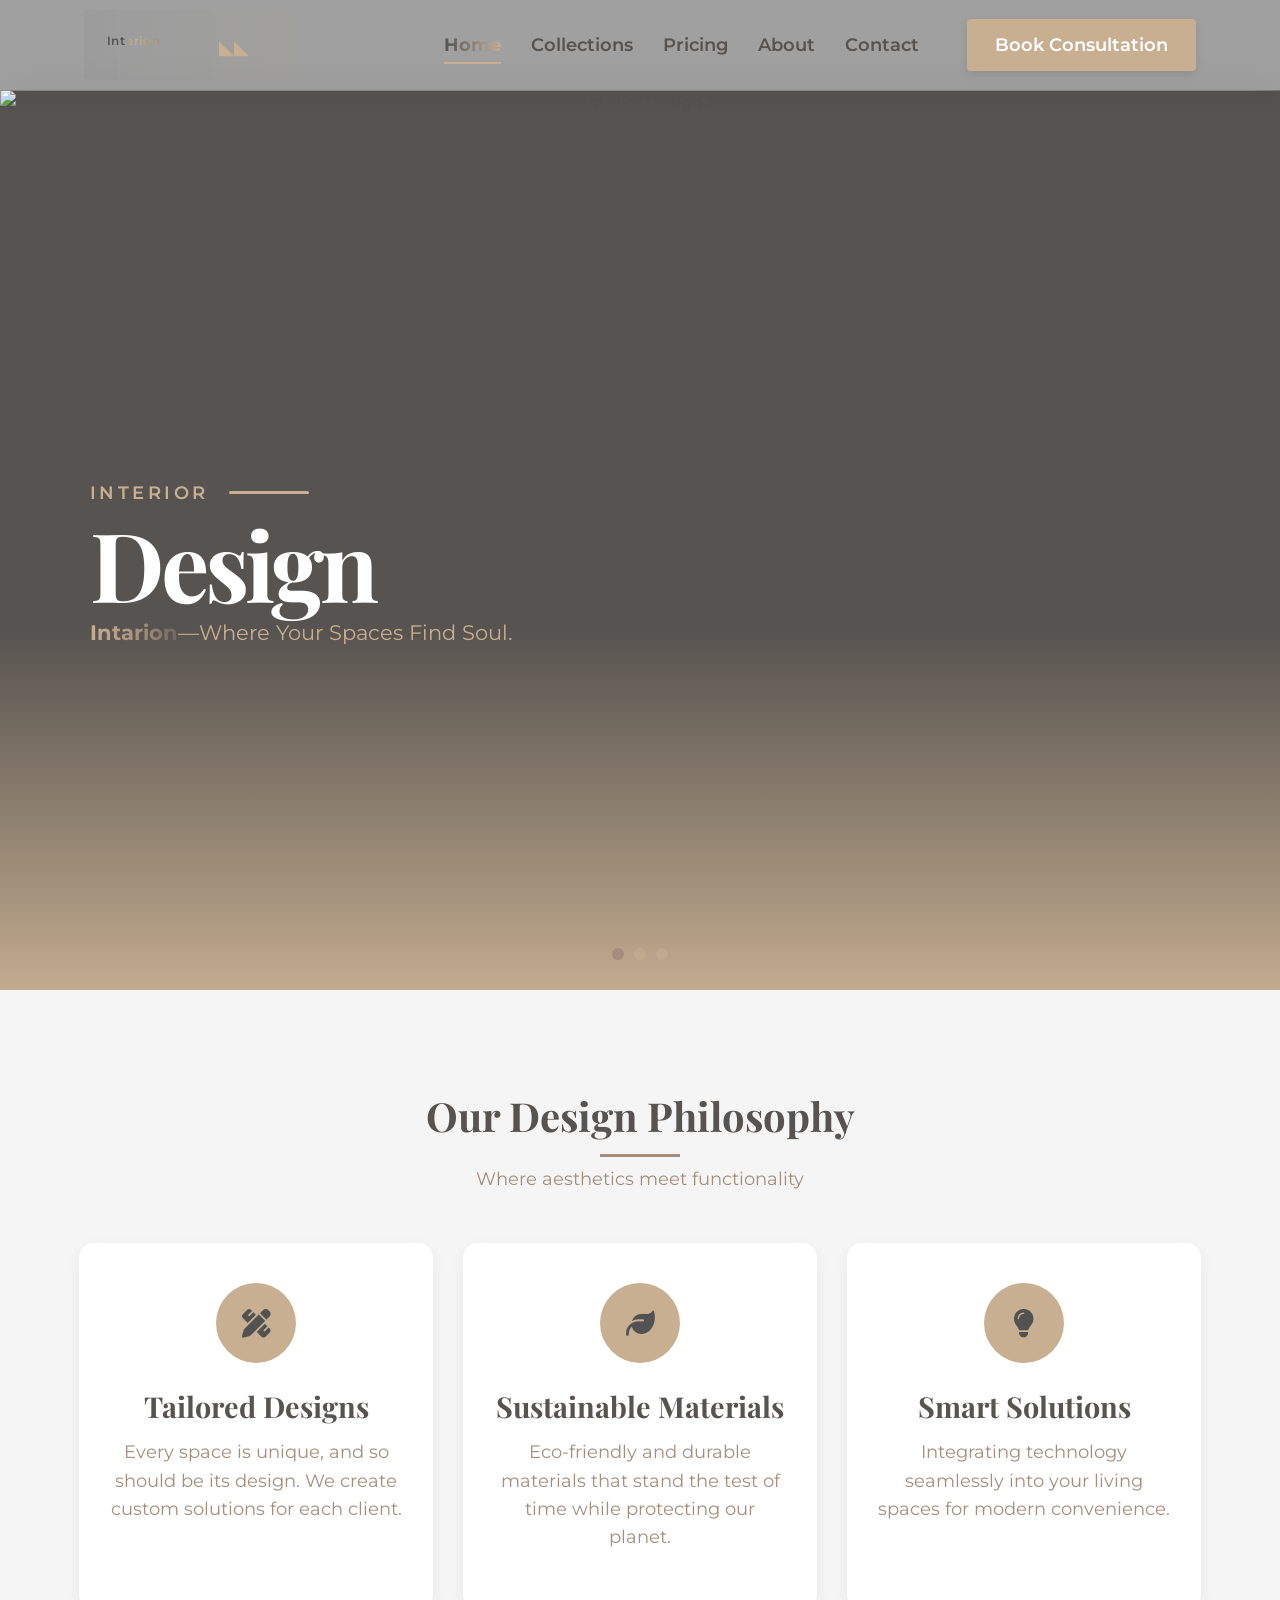
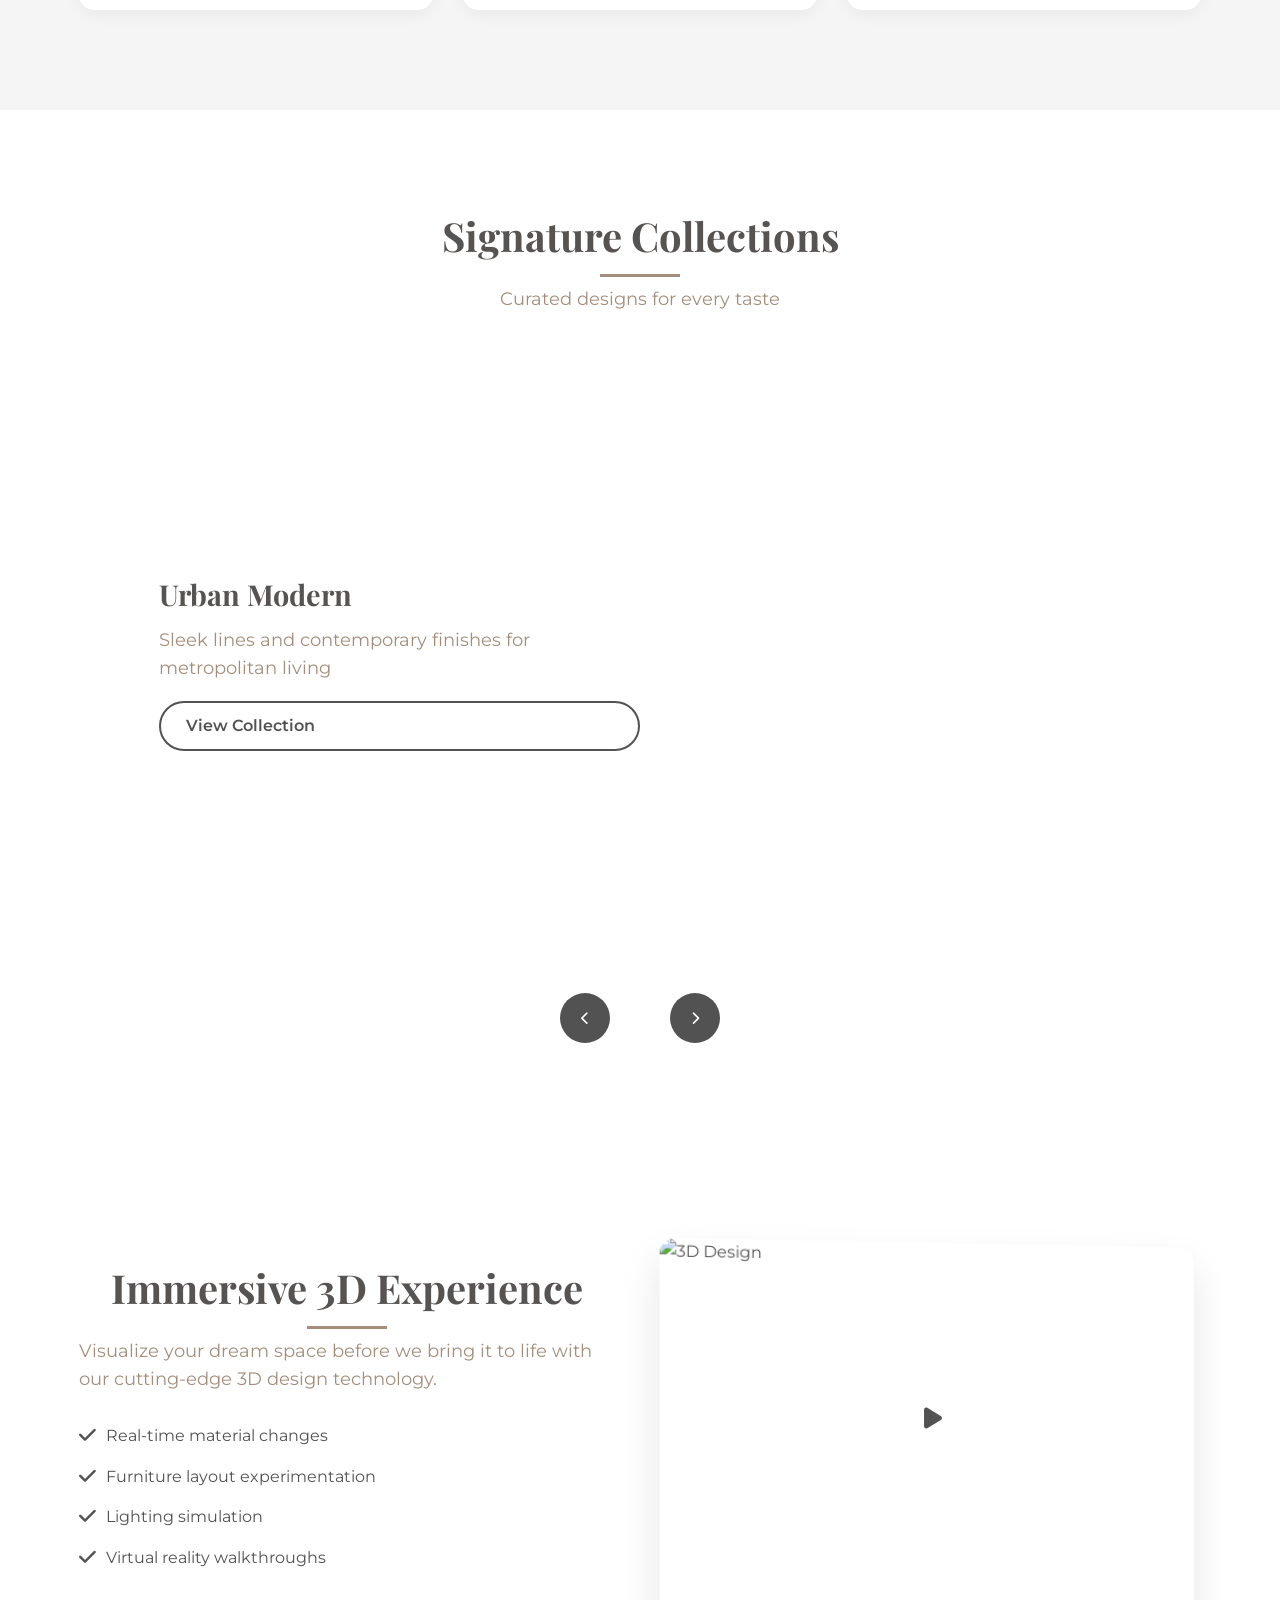
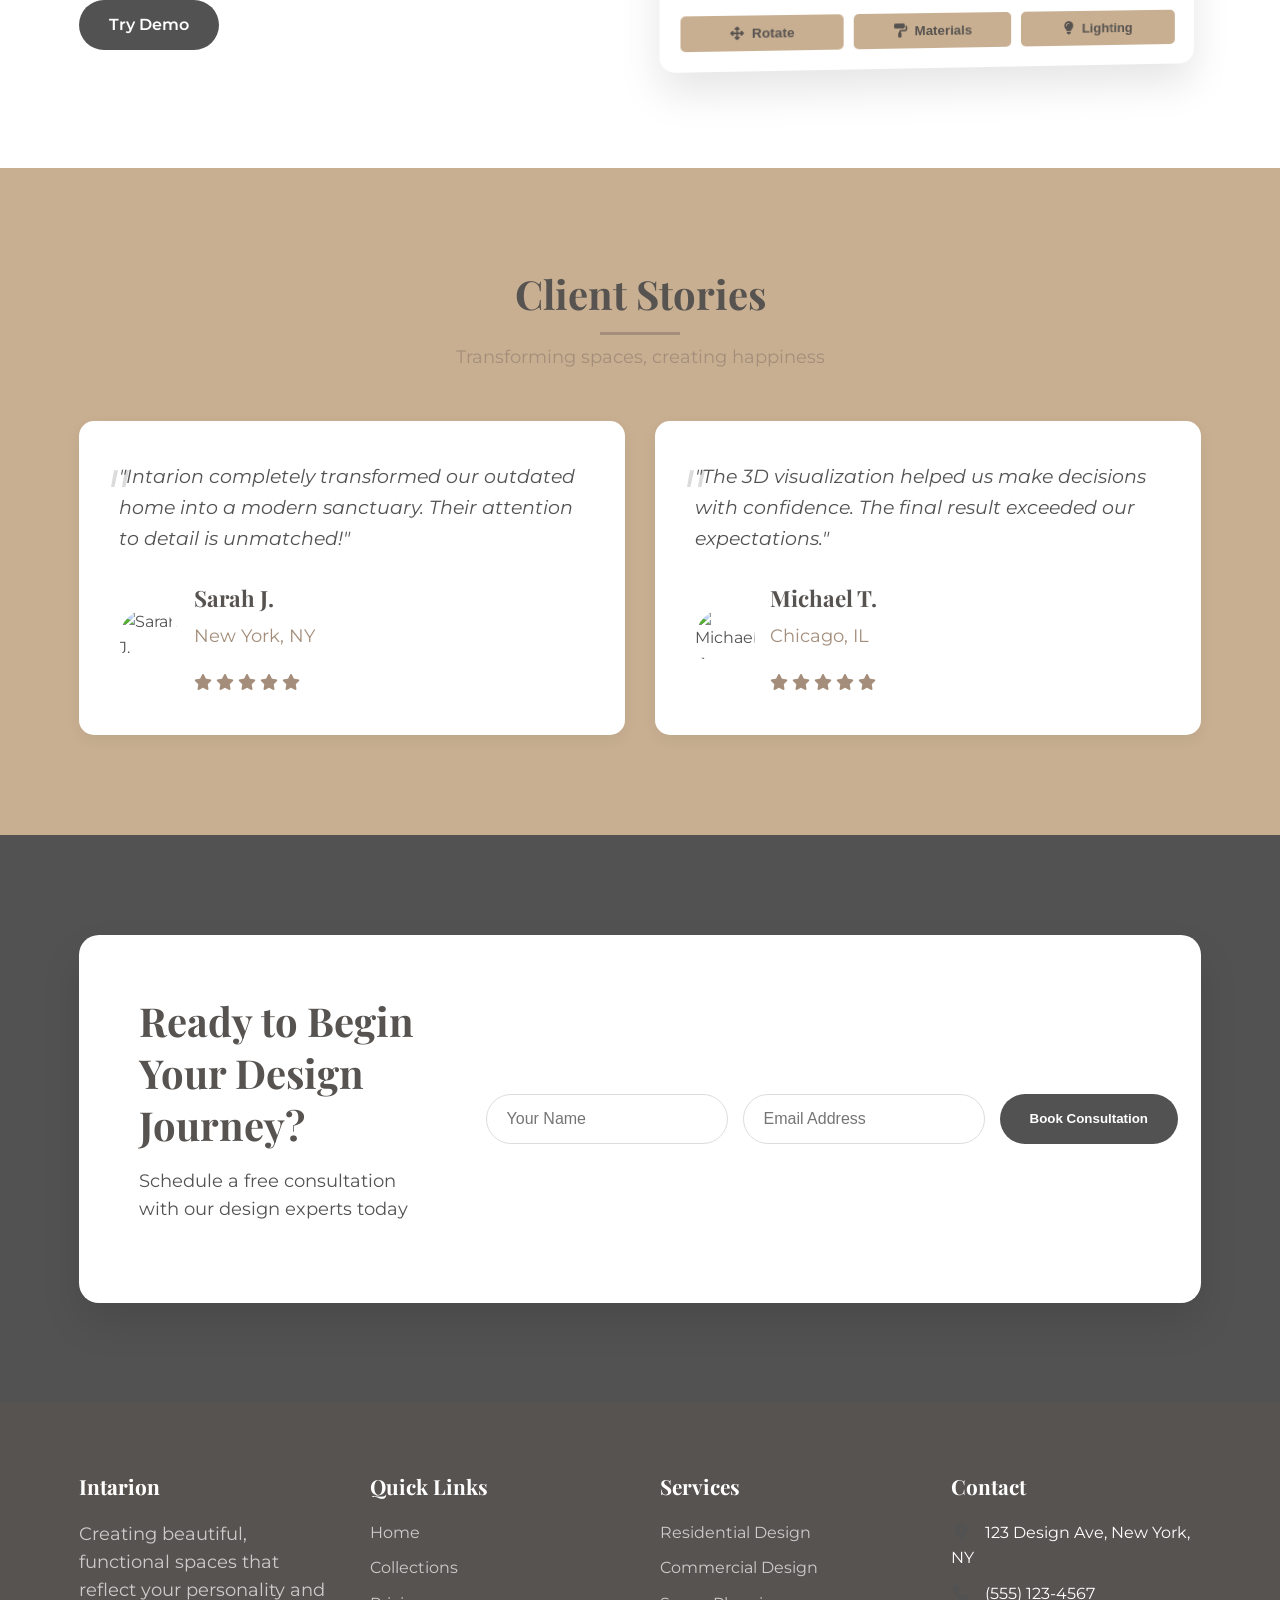
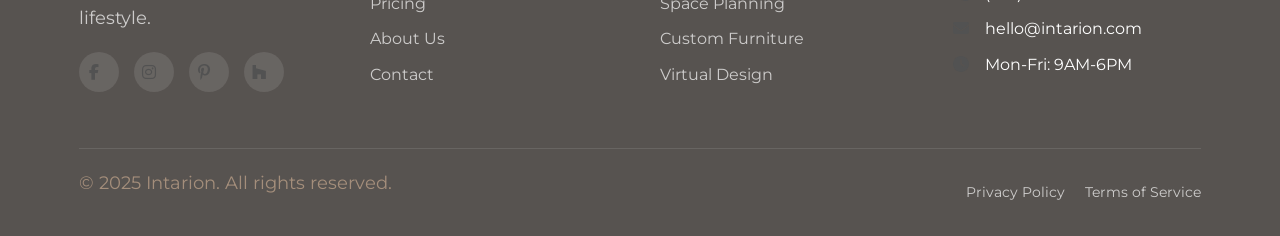
==== commit f59b7f02: "advance design" ====
--- a/index.html
+++ b/index.html
@@ -3,26 +3,60 @@
 <head>
     <meta charset="UTF-8">
     <meta name="viewport" content="width=device-width, initial-scale=1.0">
-    <title>LuxeInteriors | Modern Interior Designs</title>
+    <title>Intarion | Modern Interior Designs</title>
     <link rel="preconnect" href="https://fonts.googleapis.com">
     <link rel="preconnect" href="https://fonts.gstatic.com" crossorigin>
-    <link href="https://fonts.googleapis.com/css2?family=Montserrat:wght@400;500;600;700&family=Playfair+Display:wght@400;500;600;700&display=swap" rel="stylesheet">
-    <link rel="stylesheet" href="/css/navbar.css">
-    <link rel="stylesheet" href="/css/home.css">
+    <link href="https://fonts.googleapis.com/css2?family=Montserrat:wght@400;500;600;700&family=Playfair+Display:wght@400;500;600;700&display=swap" rel="stylesheet">    <link rel="stylesheet" href="css/navbar.css">
+    <link rel="stylesheet" href="css/home.css">
     <link rel="stylesheet" href="https://cdnjs.cloudflare.com/ajax/libs/font-awesome/6.4.0/css/all.min.css">
     <link rel="stylesheet" href="https://cdnjs.cloudflare.com/ajax/libs/animate.css/4.1.1/animate.min.css">
+    
+    <!-- Inline SVG Logo Style -->
+    <style>
+        .svg-logo {
+            width: auto;
+            height: 60px;
+        }
+        .logo-text {
+            fill: #525252;
+            font-family: 'Montserrat', sans-serif;
+            font-weight: 600;
+            letter-spacing: 1px;
+        }
+        .logo-accent {
+            fill: url(#logo-gradient);
+        }
+        .logo-icon {
+            fill: #c8af91;
+        }
+    </style>
 </head>
 <body>
     <!-- Navigation -->
     <nav class="navbar">
-        <div class="container">
-            <a href="#" class="logo">Luxe<span>Interiors</span></a>
-            <div class="nav-links">
-                <a href="/index.html" class="active">Home</a>
-                <a href="/pages/collections.html">Collections</a>
-                <a href="/pages/pricing.html">Pricing</a>
-                <a href="/pages/about.html">About</a>
-                <a href="/pages/contact.html">Contact</a>
+        <div class="container">            <a href="#" class="logo logo-gradient">
+                <!-- Fallback SVG Logo -->
+                <svg class="svg-logo" viewBox="0 0 240 80" xmlns="http://www.w3.org/2000/svg">
+                    <defs>
+                        <linearGradient id="logo-gradient" x1="0%" y1="0%" x2="100%" y2="0%">
+                            <stop offset="0%" stop-color="#525252" />
+                            <stop offset="50%" stop-color="#c8af91" />
+                            <stop offset="100%" stop-color="#a48e7b" />
+                        </linearGradient>
+                    </defs>
+                    <text x="10" y="40" class="logo-text">Int<tspan class="logo-accent">arion</tspan></text>
+                    <!-- Simplified geometric home icon -->
+                    <polygon points="180,55 160,35 160,55" class="logo-icon" />
+                    <polygon points="200,55 180,35 180,55" class="logo-icon" />
+                </svg>
+                <!-- Regular image as primary logo -->
+                <img src="images/intarion-logo.png" alt="Intarion" class="logo-image" style="display:none;">
+            </a>
+            <div class="nav-links">            <a href="index.html" class="active">Home</a>
+                <a href="pages/collections.html">Collections</a>
+                <a href="pages/pricing.html">Pricing</a>
+                <a href="pages/about.html">About</a>
+                <a href="pages/contact.html">Contact</a>
                 <a href="#" class="btn">Book Consultation</a>
             </div>
             <button class="hamburger">
@@ -34,23 +68,30 @@
     </nav>
 
     <!-- Hero Section -->
-    <section class="hero">
-        <div class="hero-content animate__animated animate__fadeIn">
-            <h1 class="animate__animated animate__fadeInUp">Elevate Your Living Space</h1>
-            <p class="animate__animated animate__fadeInUp animate__delay-1s">Bespoke interior designs that reflect your personality</p>
-            <div class="hero-buttons">
-                <a href="#" class="btn animate__animated animate__fadeInUp animate__delay-2s">Explore Designs</a>
-                <a href="#" class="btn-outline animate__animated animate__fadeInUp animate__delay-2s">Virtual Tour</a>
-            </div>
-        </div>
-        <div class="hero-image animate__animated animate__fadeInRight">
-            <div class="image-container">
-                <img src="https://images.unsplash.com/photo-1616486338812-3dadae4b4ace?ixlib=rb-4.0.3&ixid=M3wxMjA3fDB8MHxwaG90by1wYWdlfHx8fGVufDB8fHx8fA%3D%3D&auto=format&fit=crop&w=1632&q=80" alt="Luxury Interior Design">
-            </div>
-        </div>
-        <div class="scroll-indicator animate__animated animate__fadeIn animate__delay-3s">
-            <span>Scroll</span>
-            <div class="line"></div>
+    <section class="hero hero-carousel-section">
+        <div class="hero-bg-overlay"></div>
+        <div class="hero-carousel-container">
+            <div class="hero-carousel">
+                <div class="hero-slide active">
+                    <img src="https://images.unsplash.com/photo-1506744038136-46273834b3fb?auto=format&fit=crop&w=1200&q=80" alt="Interior Design 1" class="hero-img-3d">
+                </div>
+                <div class="hero-slide">
+                    <img src="https://images.unsplash.com/photo-1512918728675-ed5a9ecdebfd?auto=format&fit=crop&w=1200&q=80" alt="Interior Design 2" class="hero-img-3d">
+                </div>
+                <div class="hero-slide">
+                    <img src="https://images.unsplash.com/photo-1460518451285-97b6aa326961?auto=format&fit=crop&w=1200&q=80" alt="Interior Design 3" class="hero-img-3d">
+                </div>
+            </div>
+            <div class="hero-carousel-controls">
+                <div class="hero-dots"></div>
+            </div>
+        </div>
+        <div class="hero-content-modern">
+            <div class="hero-title-group">
+                <span class="hero-subtitle">INTERIOR</span>
+                <span class="hero-accent-line"></span>
+            </div>            <h1 class="hero-main-title">Design</h1>
+            <p class="hero-desc"><span class="hero-brand animate-gradient">Intarion</span>—Where Your Spaces Find Soul.</p>
         </div>
     </section>
 
@@ -169,7 +210,7 @@
             
             <div class="testimonial-grid">
                 <div class="testimonial-card animate__animated">
-                    <div class="quote">"LuxeInteriors completely transformed our outdated home into a modern sanctuary. Their attention to detail is unmatched!"</div>
+                    <div class="quote">"Intarion completely transformed our outdated home into a modern sanctuary. Their attention to detail is unmatched!"</div>
                     <div class="client">
                         <img src="https://randomuser.me/api/portraits/women/45.jpg" alt="Sarah J.">
                         <div class="client-info">
@@ -226,9 +267,7 @@
     <!-- Footer -->
     <footer>
         <div class="container">
-            <div class="footer-content">
-                <div class="footer-col">
-                    <h3>LuxeInteriors</h3>
+            <div class="footer-content">                <div class="footer-col">                    <h3 class="gradient-text">Intarion</h3>
                     <p>Creating beautiful, functional spaces that reflect your personality and lifestyle.</p>
                     <div class="social-links">
                         <a href="#"><i class="fab fa-facebook-f"></i></a>
@@ -262,22 +301,21 @@
                     <ul>
                         <li><i class="fas fa-map-marker-alt"></i> 123 Design Ave, New York, NY</li>
                         <li><i class="fas fa-phone"></i> (555) 123-4567</li>
-                        <li><i class="fas fa-envelope"></i> hello@luxeinteriors.com</li>
+                        <li><i class="fas fa-envelope"></i> hello@intarion.com</li>
                         <li><i class="fas fa-clock"></i> Mon-Fri: 9AM-6PM</li>
                     </ul>
                 </div>
             </div>
             <div class="footer-bottom">
-                <p>&copy; 2023 LuxeInteriors. All rights reserved.</p>
+                <p>&copy; 2025 Intarion. All rights reserved.</p>
                 <div class="footer-links">
                     <a href="#">Privacy Policy</a>
                     <a href="#">Terms of Service</a>
                 </div>
             </div>
         </div>
-    </footer>
-
-    <script src="/js/navbar.js"></script>
-    <script src="/js/home.js"></script>
+    </footer>    <script src="js/navbar.js"></script>
+    <script src="js/home.js"></script>
+    <script src="js/hero-carousel.js"></script>
 </body>
 </html>
--- a/css/navbar.css
+++ b/css/navbar.css
@@ -1,18 +1,21 @@
 /* Navbar Variables */
 :root {
-    --primary-color: #6b4d57;
-    --secondary-color: #f3e9e2;
-    --accent-color: #c98686;
-    --dark-color: #333333;
+    --primary-color: #525252;
+    --secondary-color: #c8af91;
+    --accent-color: #a48e7b;
+    --dark-color: #575350;
     --light-color: #ffffff;
     --gray-color: #f5f5f5;
-    --text-color: #444444;
-    --text-light: #777777;
+    --text-color: #525252;
+    --text-light: #a48e7b;
+    --logo-gradient-1: #525252;
+    --logo-gradient-2: #c8af91;
+    --logo-gradient-3: #a48e7b;
 }
 
 /* Added gap between navbar and page content */
 body {
-    margin-top: 80px; /* Adjust this value to control the gap */
+    margin-top: 90px; /* Adjusted to account for taller navbar */
 }
 
 /* Navbar Styles */
@@ -22,12 +25,17 @@
     left: 0;
     width: 100%;
     z-index: 1000;
-    background-color: rgba(255, 255, 255, 0.9);
-    box-shadow: 0 2px 10px rgba(0, 0, 0, 0.1);
+    background: rgba(82, 82, 82, 0.55); /* semi-transparent using primary color */
+    box-shadow: 0 5px 20px rgba(0,0,0,0.08);
+    backdrop-filter: blur(16px) saturate(180%);
+    -webkit-backdrop-filter: blur(16px) saturate(180%);
+    border-bottom: 1.5px solid rgba(200, 175, 145, 0.18); /* gold accent border */
+    transition: background 0.3s, box-shadow 0.3s;
+    padding: 10px 0; /* Add padding to increase navbar height */
 }
 
 .navbar.scrolled {
-    padding: 15px 0;
+    padding: 5px 0;
     background-color: rgba(255, 255, 255, 0.98);
     box-shadow: 0 5px 20px rgba(0, 0, 0, 0.1);
 }
@@ -39,14 +47,102 @@
     max-width: 1200px;
     margin: 0 auto;
     padding: 0 20px;
+    height: 70px; /* Set a fixed height for the navbar container */
 }
 
 .logo {
-    font-size: 2rem;
-    font-weight: 700;
-    color: var(--dark-color);
+    display: flex;
+    align-items: center;
+    justify-content: center;
     text-decoration: none;
-    font-family: 'Montserrat', sans-serif;
+    padding: 5px 15px; /* Increased horizontal padding */
+    height: 100%; /* Make logo container take full navbar height */
+    position: relative;
+    overflow: hidden;
+    background: linear-gradient(to right, rgba(82, 82, 82, 0.05), rgba(200, 175, 145, 0.03)); /* Very subtle gradient background */
+    border-radius: 4px;
+    margin-right: 10px;
+}
+
+.logo::after {
+    content: '';
+    position: absolute;
+    bottom: 0;
+    left: 0;
+    width: 100%;
+    height: 4px;
+    background: linear-gradient(to right, var(--secondary-color), var(--accent-color), var(--dark-color));
+    transform: scaleX(0);
+    transform-origin: right;
+    transition: transform 0.5s ease;
+}
+
+.logo:hover::after {
+    transform: scaleX(1);
+    transform-origin: left;
+}
+
+/* Logo gradient effect */
+.logo-gradient {
+    position: relative;
+    overflow: visible;
+}
+
+.logo-gradient::before {
+    content: '';
+    position: absolute;
+    top: -10px;
+    left: -10px;
+    right: -10px;
+    bottom: -10px;
+    background: linear-gradient(135deg, rgba(200, 175, 145, 0.12), rgba(164, 142, 123, 0.12));
+    opacity: 0;
+    transition: all 0.6s cubic-bezier(0.165, 0.84, 0.44, 1);
+    border-radius: 8px;
+    z-index: -1;
+    transform: scale(0.95);
+}
+
+.logo-gradient:hover::before {
+    opacity: 1;
+    transform: scale(1);
+}
+
+/* Add a subtle glow effect to the logo */
+.logo-gradient:hover .logo-image {
+    filter: drop-shadow(0 4px 12px rgba(200, 175, 145, 0.5));
+    transform: translateY(-3px);
+}
+
+.logo-image {
+    height: 60px; /* Increased height for better visibility */
+    width: auto;
+    max-width: 180px; /* Added max-width to prevent oversized logos */
+    border-radius: 0; /* Removed border radius for cleaner look */
+    transition: all 0.5s ease;
+    object-fit: contain; /* Ensures the logo maintains its aspect ratio */
+    display: block; /* Ensures consistent rendering */
+    filter: drop-shadow(0px 2px 6px rgba(0, 0, 0, 0.25));
+    animation: logoReveal 1.2s ease-out;
+    position: relative;
+    z-index: 5;
+    background-color: transparent; /* Ensures transparent background */
+}
+
+@keyframes logoReveal {
+    0% {
+        opacity: 0;
+        transform: translateY(-10px);
+    }
+    100% {
+        opacity: 1;
+        transform: translateY(0);
+    }
+}
+
+.logo-image:hover {
+    transform: scale(1.05);
+    filter: brightness(1.1);
 }
 
 .logo span {
@@ -58,6 +154,7 @@
     align-items: center;
     gap: 30px;
     transition: all 0.3s ease;
+    margin-left: auto; /* Push nav links to the right */
 }
 
 .nav-links a {
@@ -71,11 +168,20 @@
 }
 
 .nav-links a:hover {
-    color: var(--primary-color);
+    color: var(--secondary-color);
+    background: linear-gradient(to right, var(--secondary-color), var(--accent-color));
+    -webkit-background-clip: text;
+    background-clip: text;
+    color: transparent;
 }
 
 .nav-links a.active {
     color: var(--primary-color);
+    background: linear-gradient(to right, var(--primary-color), var(--secondary-color));
+    -webkit-background-clip: text;
+    background-clip: text;
+    color: transparent;
+    font-weight: 700;
 }
 
 .nav-links a::after {
@@ -85,13 +191,36 @@
     left: 0;
     width: 0;
     height: 2px;
-    background-color: var(--primary-color);
+    background-color: var(--secondary-color); /* Changed to secondary color for better visibility */
     transition: width 0.3s ease;
 }
 
 .nav-links a:hover::after,
 .nav-links a.active::after {
     width: 100%;
+}
+
+/* Book Consultation Button Always Visible */
+.nav-links .btn {
+    display: inline-block;
+    background: var(--secondary-color);
+    color: var(--light-color);
+    padding: 12px 28px;
+    border-radius: 4px;
+    font-weight: 600;
+    border: none;
+    box-shadow: 0 3px 10px rgba(0,0,0,0.1);
+    margin-left: 18px;
+    transition: all 0.3s ease;
+    position: relative;
+    overflow: hidden;
+    z-index: 1;
+}
+.nav-links .btn:hover {
+    background: var(--accent-color);
+    color: var(--light-color);
+    box-shadow: 0 4px 16px rgba(0,0,0,0.15);
+    transform: translateY(-2px);
 }
 
 /* Hamburger Menu Styles */
@@ -167,17 +296,21 @@
 @media (max-width: 768px) {
     .nav-links {
         position: fixed;
-        top: 80px;
+        top: 90px; /* Updated to match new navbar height */
         left: 0;
         width: 100%;
-        background-color: var(--light-color);
+        background: rgba(255, 255, 255, 0.95);
+        backdrop-filter: blur(10px);
+        -webkit-backdrop-filter: blur(10px);
         flex-direction: column;
         align-items: center;
-        padding: 20px 0;
-        gap: 20px;
+        padding: 25px 0;
+        gap: 22px;
         box-shadow: 0 10px 20px rgba(0, 0, 0, 0.1);
         transform: translateY(-150%);
         transition: transform 0.3s ease;
+        border-bottom: 1px solid var(--secondary-color);
+        z-index: 999;
     }
 
     .nav-links.active {
@@ -186,14 +319,18 @@
 
     .hamburger {
         display: block;
-    }
-
-    .hamburger.active span:nth-child(1) {
+    }    .hamburger.active .bar:nth-child(1) {
         transform: translateY(8px) rotate(45deg);
     }
 
-    .hamburger.active span:nth-child(2) {
+    .hamburger.active .bar:nth-child(2) {
         opacity: 0;
+    }
+    
+    .nav-links .btn {
+        margin-left: 0;
+        width: 80%;
+        text-align: center;
     }
 
     .hamburger.active span:nth-child(3) {
--- a/css/home.css
+++ b/css/home.css
@@ -1,13 +1,16 @@
 /* home.css - Redesigned with Animations */
 :root {
-    --primary-color: #6b4d57;
-    --secondary-color: #f3e9e2;
-    --accent-color: #c98686;
-    --dark-color: #333333;
+    --primary-color: #525252;
+    --secondary-color: #c8af91;
+    --accent-color: #a48e7b;
+    --dark-color: #575350;
     --light-color: #ffffff;
     --gray-color: #f5f5f5;
-    --text-color: #444444;
-    --text-light: #777777;
+    --text-color: #525252;
+    --text-light: #a48e7b;
+    --gradient-start: #525252;
+    --gradient-mid: #c8af91;
+    --gradient-end: #a48e7b;
 }
 
 /* Base Styles */
@@ -15,6 +18,55 @@
     margin: 0;
     padding: 0;
     box-sizing: border-box;
+}
+
+/* Gradient Text Effect */
+.gradient-text {
+    background: linear-gradient(to right, var(--primary-color), var(--secondary-color), var(--accent-color));
+    -webkit-background-clip: text;
+    background-clip: text;
+    color: transparent;
+    display: inline-block;
+    position: relative;
+    transition: all 0.3s ease;
+}
+
+.gradient-text:hover {
+    transform: translateY(-2px);
+    background: linear-gradient(to right, var(--accent-color), var(--secondary-color), var(--primary-color));
+    -webkit-background-clip: text;
+    background-clip: text;
+}
+
+.hero-brand {
+    background: linear-gradient(to right, var(--secondary-color), var(--accent-color));
+    -webkit-background-clip: text;
+    background-clip: text;
+    color: transparent;
+    font-weight: 700;
+}
+
+/* Animated gradient text effect */
+.animate-gradient {
+    background-size: 200% auto;
+    background-image: linear-gradient(to right, var(--secondary-color) 0%, var(--accent-color) 30%, var(--primary-color) 60%, var(--secondary-color) 100%);
+    -webkit-background-clip: text;
+    background-clip: text;
+    color: transparent;
+    animation: gradientMove 8s linear infinite;
+    transition: all 0.3s ease;
+    display: inline-block;
+}
+
+.animate-gradient:hover {
+    transform: translateY(-2px);
+    animation-play-state: paused;
+    text-shadow: 0 2px 4px rgba(0,0,0,0.1);
+}
+
+@keyframes gradientMove {
+    0% { background-position: 0% center; }
+    100% { background-position: 200% center; }
 }
 
 body {
@@ -225,6 +277,240 @@
     60% {
         transform: translateY(-10px);
     }
+}
+
+/* --- Modern Hero Carousel Section --- */
+.hero.hero-carousel-section {
+    position: relative;
+    min-height: 100dvh;
+    height: 100dvh;
+    width: 100vw;
+    background: var(--dark-color);
+    display: flex;
+    align-items: stretch;
+    justify-content: center;
+    overflow: hidden;
+    padding: 0;
+}
+
+.hero-bg-overlay {
+    position: absolute;
+    top: 0; left: 0; right: 0; bottom: 0;
+    background: linear-gradient(180deg, var(--dark-color) 60%, var(--secondary-color) 100%);
+    opacity: 0.95;
+    z-index: 1;
+    pointer-events: none;
+}
+
+.hero-carousel-container {
+    position: absolute;
+    left: 0; right: 0; top: 0; bottom: 0;
+    display: flex;
+    align-items: stretch;
+    justify-content: center;
+    z-index: 2;
+    pointer-events: none;
+    width: 100vw;
+    height: 100dvh;
+    max-height: 100dvh;
+}
+
+.hero-carousel {
+    position: relative;
+    width: 100vw;
+    height: 100dvh;
+    min-height: 100dvh;
+    max-height: 100dvh;
+    display: flex;
+    align-items: stretch;
+    justify-content: center;
+    overflow: hidden;
+}
+
+.hero-slide {
+    position: absolute;
+    top: 0; left: 0; right: 0; bottom: 0;
+    width: 100vw;
+    height: 100dvh;
+    min-height: 100dvh;
+    max-height: 100dvh;
+    opacity: 0;
+    transform: scale(0.98) translateY(20px);
+    transition: opacity 1.2s cubic-bezier(.77,0,.18,1), transform 1.2s cubic-bezier(.77,0,.18,1);
+    display: flex;
+    align-items: stretch;
+    justify-content: center;
+    pointer-events: none;
+    overflow: hidden;
+}
+
+.hero-slide.active {
+    opacity: 1;
+    transform: scale(1) translateY(0);
+    pointer-events: auto;
+    z-index: 2;
+}
+
+.hero-img-3d {
+    width: 100vw;
+    height: 100dvh;
+    min-height: 100dvh;
+    max-height: 100dvh;
+    object-fit: cover;
+    border-radius: 0;
+    box-shadow: none;
+    transition: transform 0.8s cubic-bezier(.77,0,.18,1), box-shadow 0.8s cubic-bezier(.77,0,.18,1);
+    will-change: transform;
+    display: block;
+}
+
+.hero-carousel-controls {
+    position: absolute;
+    bottom: 30px;
+    left: 50%;
+    transform: translateX(-50%);
+    display: flex;
+    align-items: center;
+    gap: 20px;
+    z-index: 3;
+    pointer-events: auto;
+}
+
+.hero-carousel-controls button {
+    display: none;
+}
+
+.hero-dots {
+    display: flex;
+    gap: 10px;
+}
+
+.hero-dots span {
+    display: block;
+    width: 12px;
+    height: 12px;
+    border-radius: 50%;
+    background: var(--secondary-color);
+    opacity: 0.5;
+    cursor: pointer;
+    transition: opacity 0.3s, background 0.3s;
+}
+
+.hero-dots span.active {
+    background: var(--accent-color);
+    opacity: 1;
+}
+
+.hero-content-modern {
+    position: relative;
+    z-index: 10;
+    color: var(--light-color);
+    text-align: left;
+    max-width: 700px;
+    margin-left: 7vw;
+    margin-top: 5vh;
+    opacity: 1;
+    transform: none;
+    animation: none;
+}
+
+@keyframes heroContentFadeIn {
+    to {
+        opacity: 1;
+        transform: translateY(0);
+    }
+}
+
+.hero-title-group {
+    display: flex;
+    align-items: center;
+    gap: 20px;
+    margin-bottom: 0.5rem;
+}
+
+.hero-subtitle {
+    font-size: 1.1rem;
+    letter-spacing: 0.2em;
+    color: var(--secondary-color);
+    font-weight: 600;
+    text-transform: uppercase;
+}
+
+.hero-accent-line {
+    display: inline-block;
+    height: 3px;
+    width: 80px;
+    background: var(--secondary-color);
+    border-radius: 2px;
+}
+
+.hero-main-title {
+    font-family: 'Playfair Display', serif;
+    font-size: 6rem;
+    font-weight: 700;
+    color: var(--light-color);
+    line-height: 1;
+    margin: 0 0 0.5rem 0;
+    letter-spacing: -0.04em;
+    opacity: 0;
+    transform: translateY(40px);
+    animation: heroTitleFadeIn 1.5s cubic-bezier(.77,0,.18,1) 0.8s forwards;
+}
+
+@keyframes heroTitleFadeIn {
+    to {
+        opacity: 1;
+        transform: translateY(0);
+    }
+}
+
+.hero-desc {
+    font-size: 1.3rem;
+    color: var(--secondary-color);
+    font-weight: 400;
+    margin-bottom: 0;
+    opacity: 1;
+    transform: none;
+    animation: none;
+    word-break: break-word;
+    line-height: 1.3;
+    max-width: 90vw;
+    white-space: normal;
+    z-index: 11;
+    position: relative;
+}
+
+@media (max-width: 600px) {
+    .hero-desc {
+        font-size: 1rem;
+        line-height: 1.2;
+        max-width: 95vw;
+        padding-right: 5vw;
+        padding-left: 5vw;
+        text-align: left;
+    }
+}
+
+/* Gradient highlight effect for headings */
+.gradient-highlight {
+    display: inline;
+    background-image: linear-gradient(transparent 60%, rgba(200, 175, 145, 0.3) 60%);
+    background-size: 100% 100%;
+    background-position: 0px 0px;
+    background-repeat: no-repeat;
+    transition: background 0.5s;
+    padding: 0 5px;
+}
+
+.gradient-highlight:hover {
+    background-image: linear-gradient(transparent 40%, rgba(200, 175, 145, 0.5) 40%);
+}
+
+/* Initial state for animated gradient elements */
+.gradient-text, .animate-gradient, .gradient-highlight {
+    opacity: 0;
+    transform: translateY(10px);
+    transition: opacity 0.5s ease, transform 0.5s ease;
 }
 
 /* Design Philosophy */
